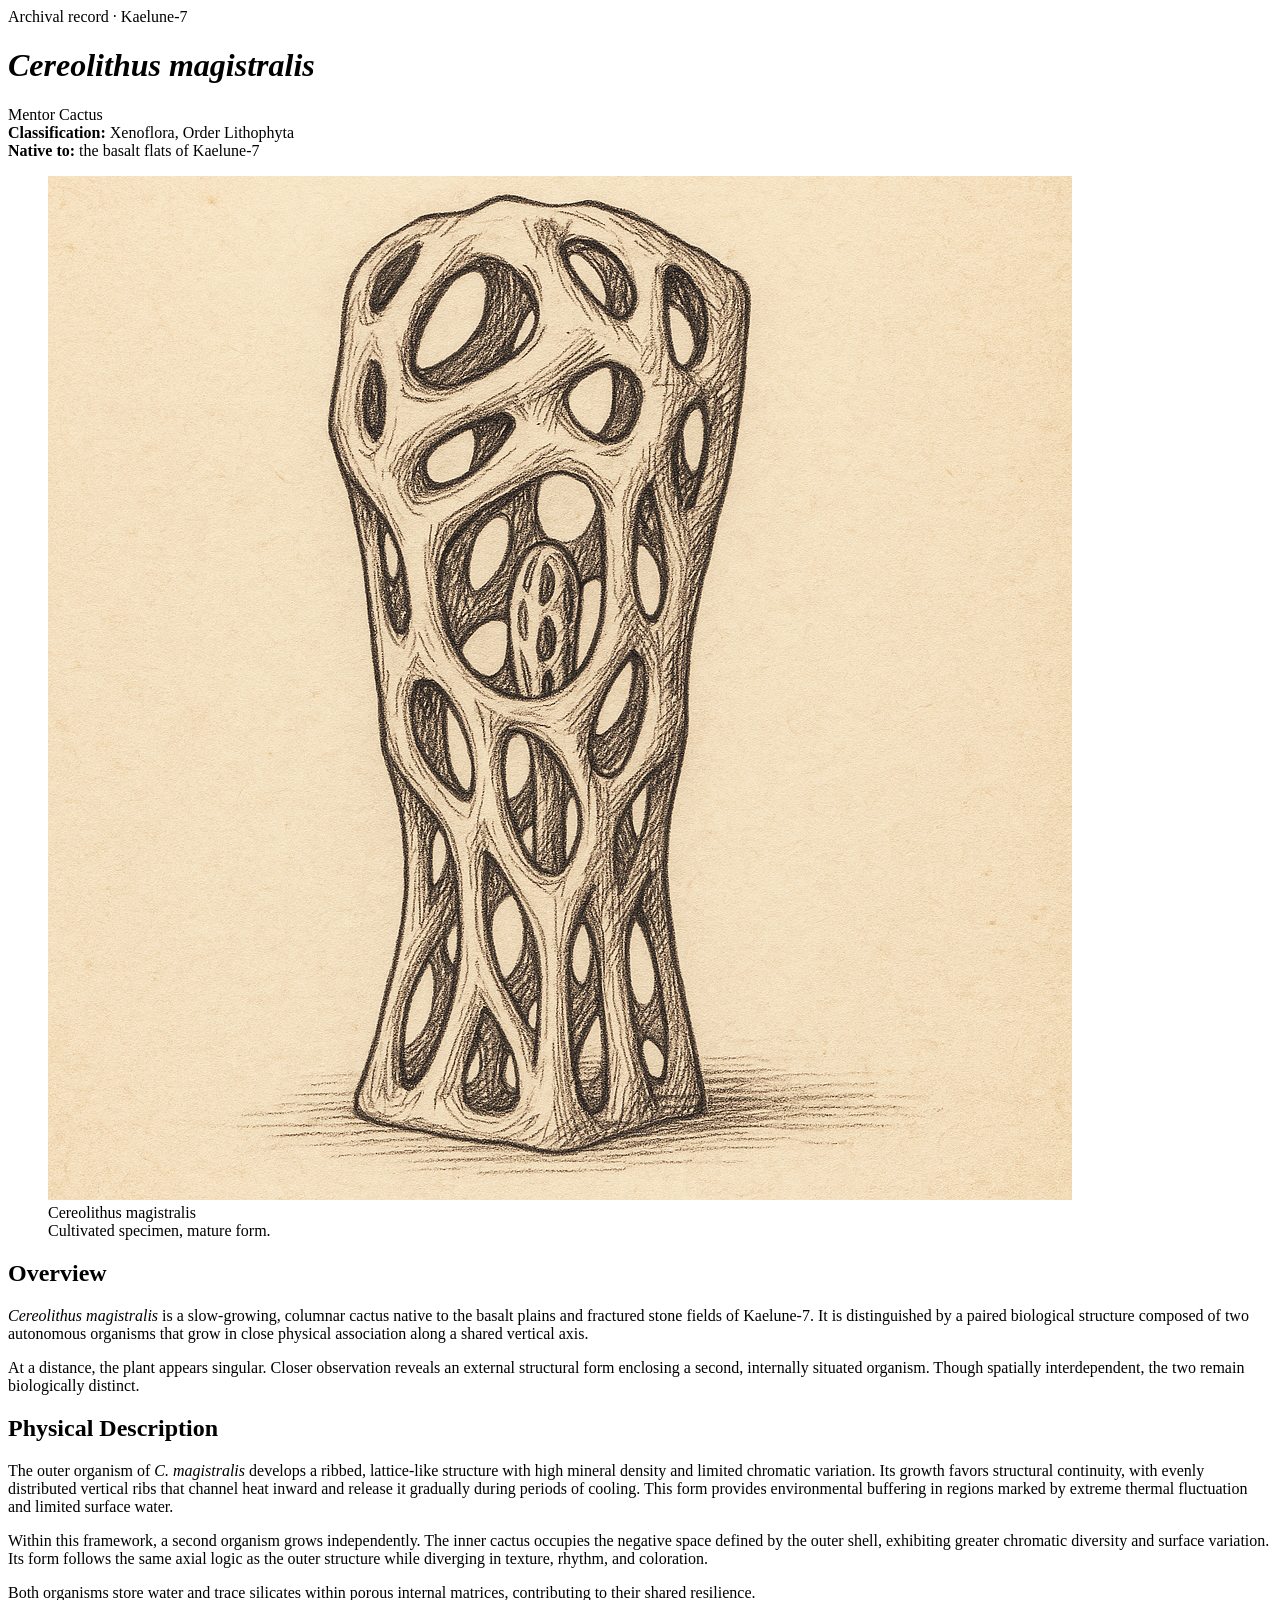
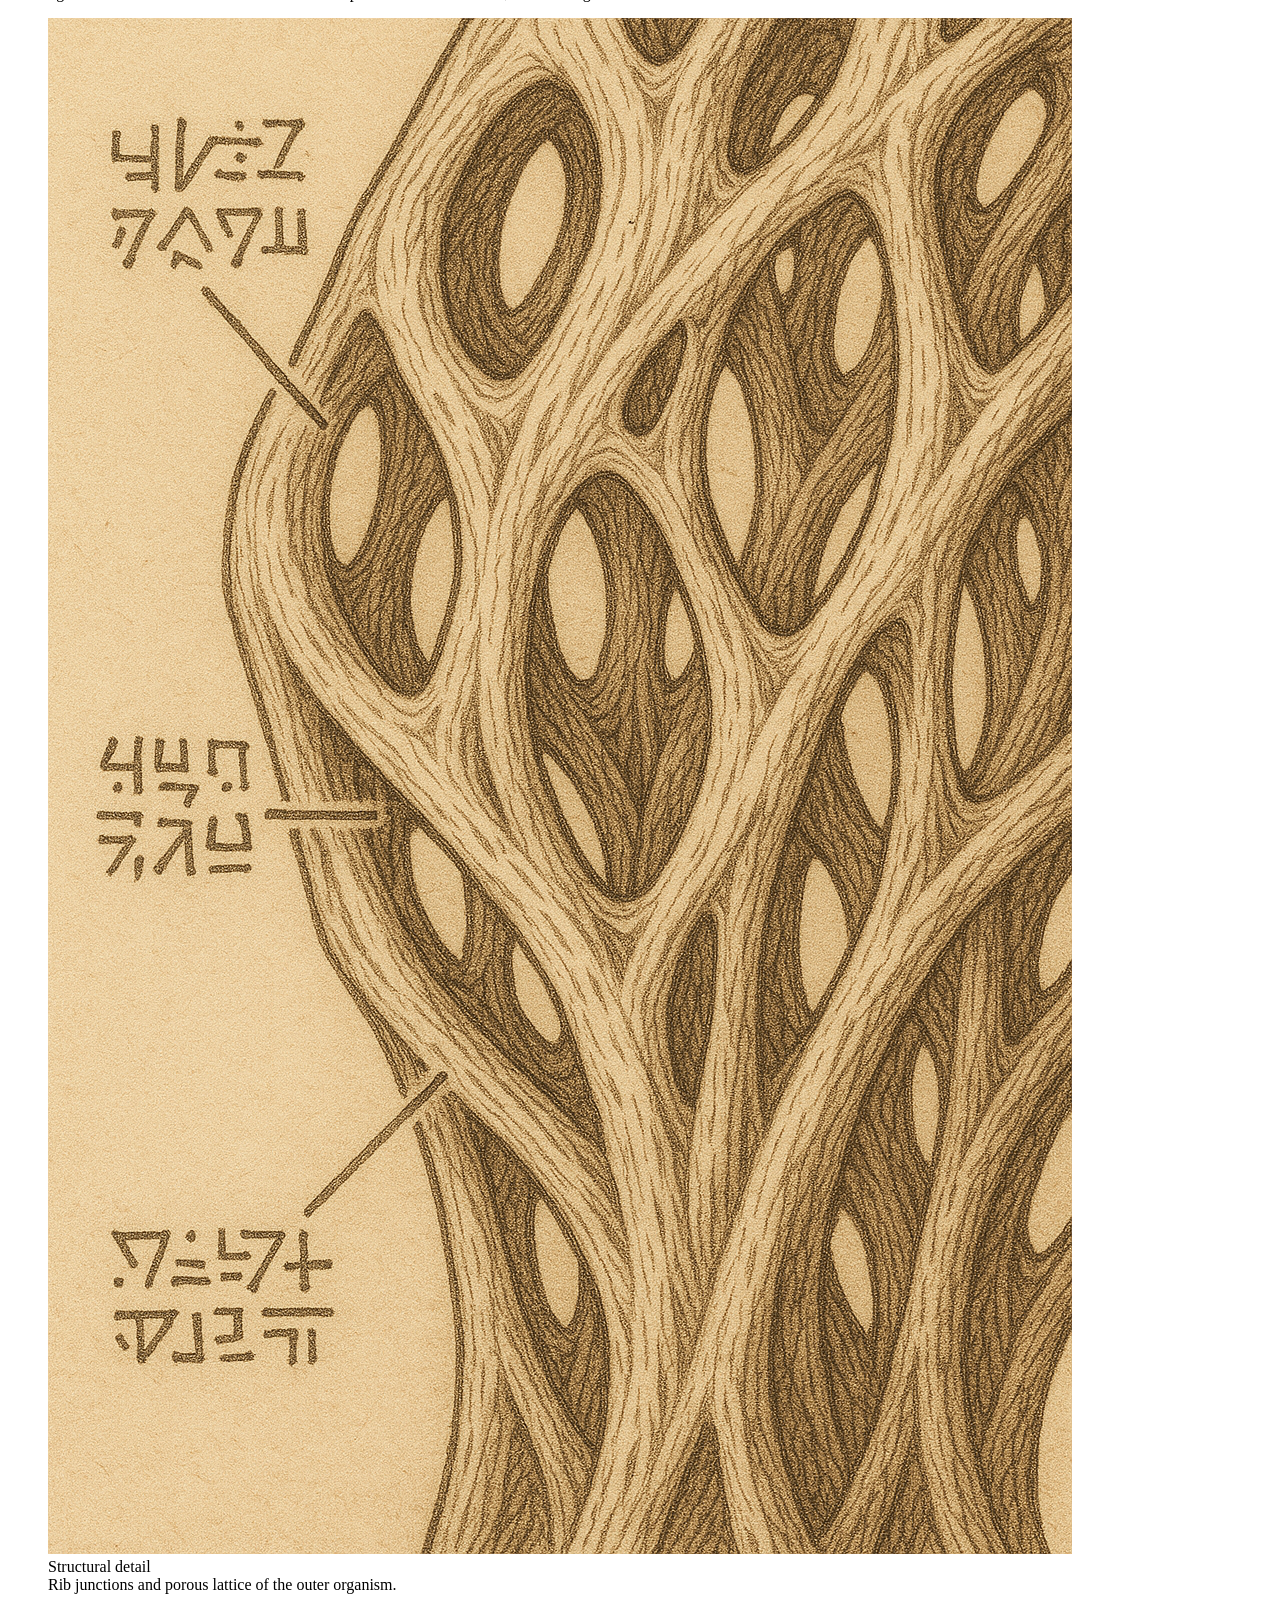
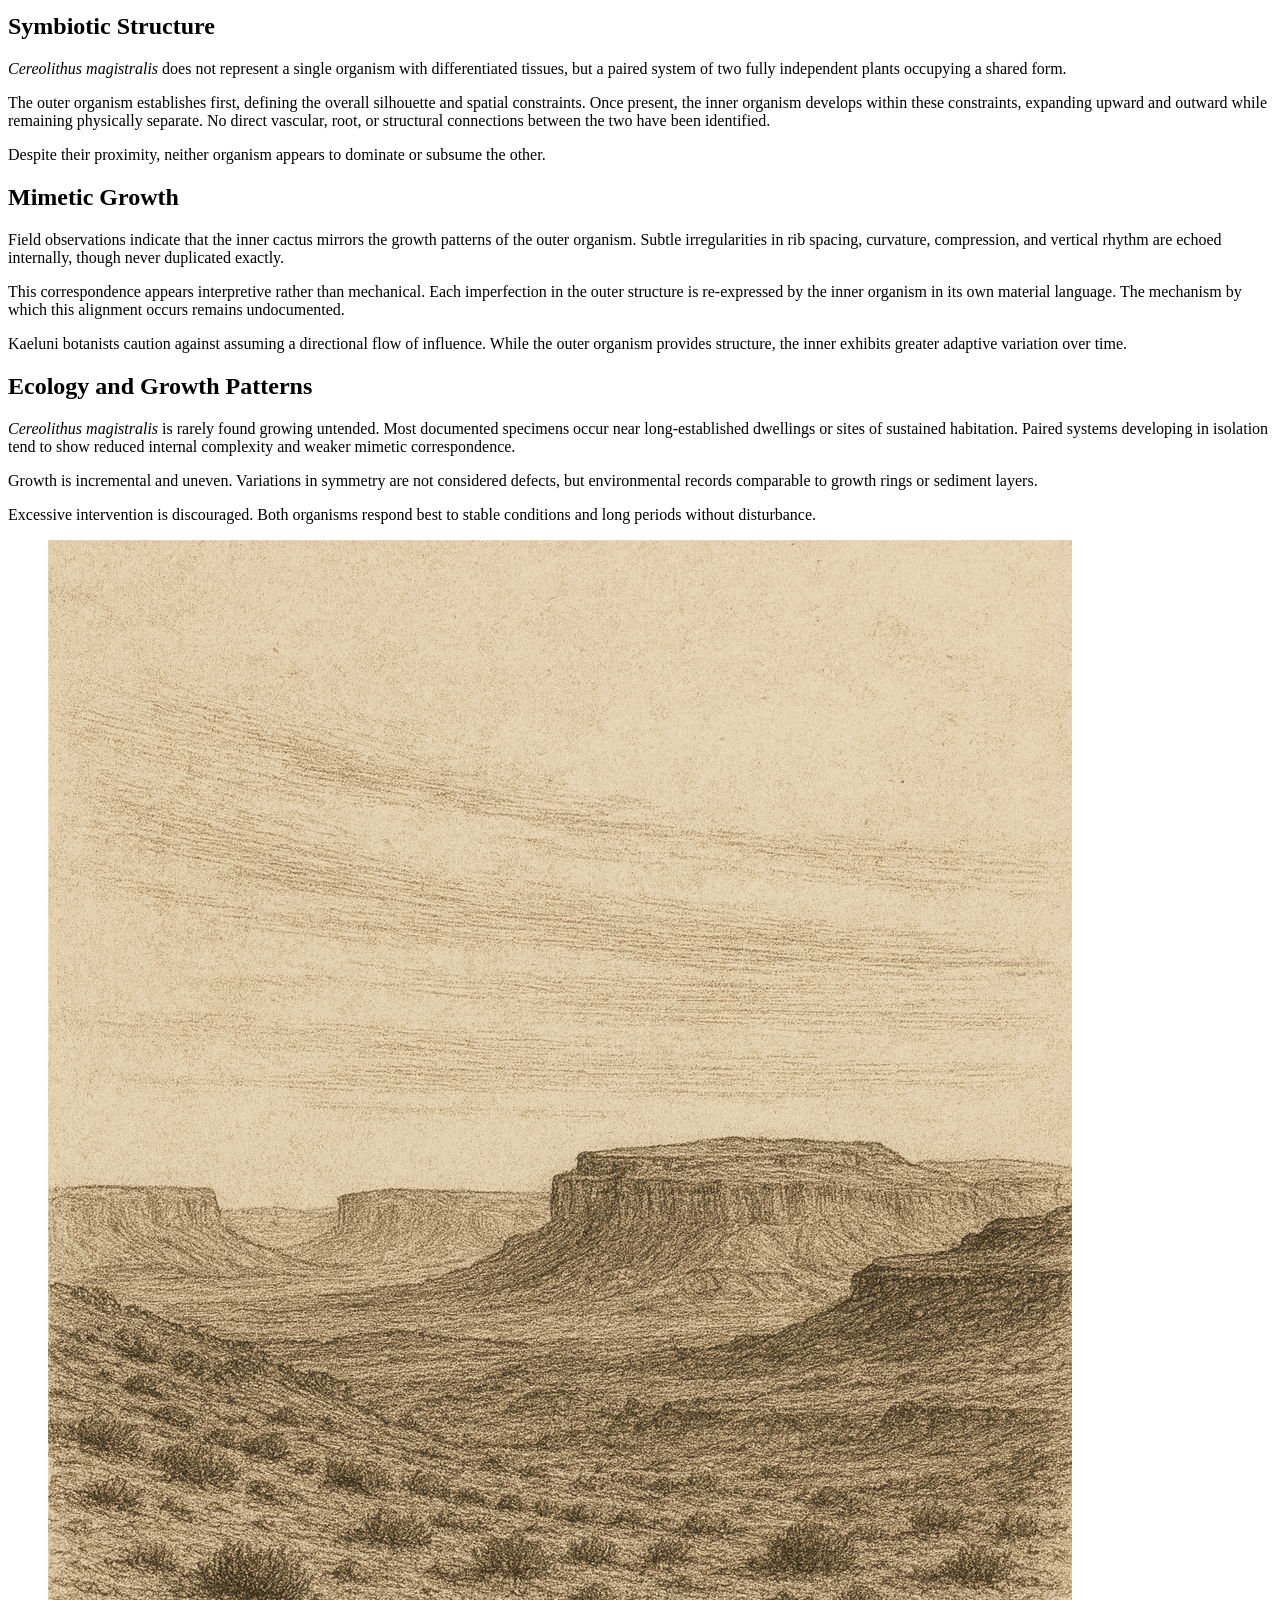
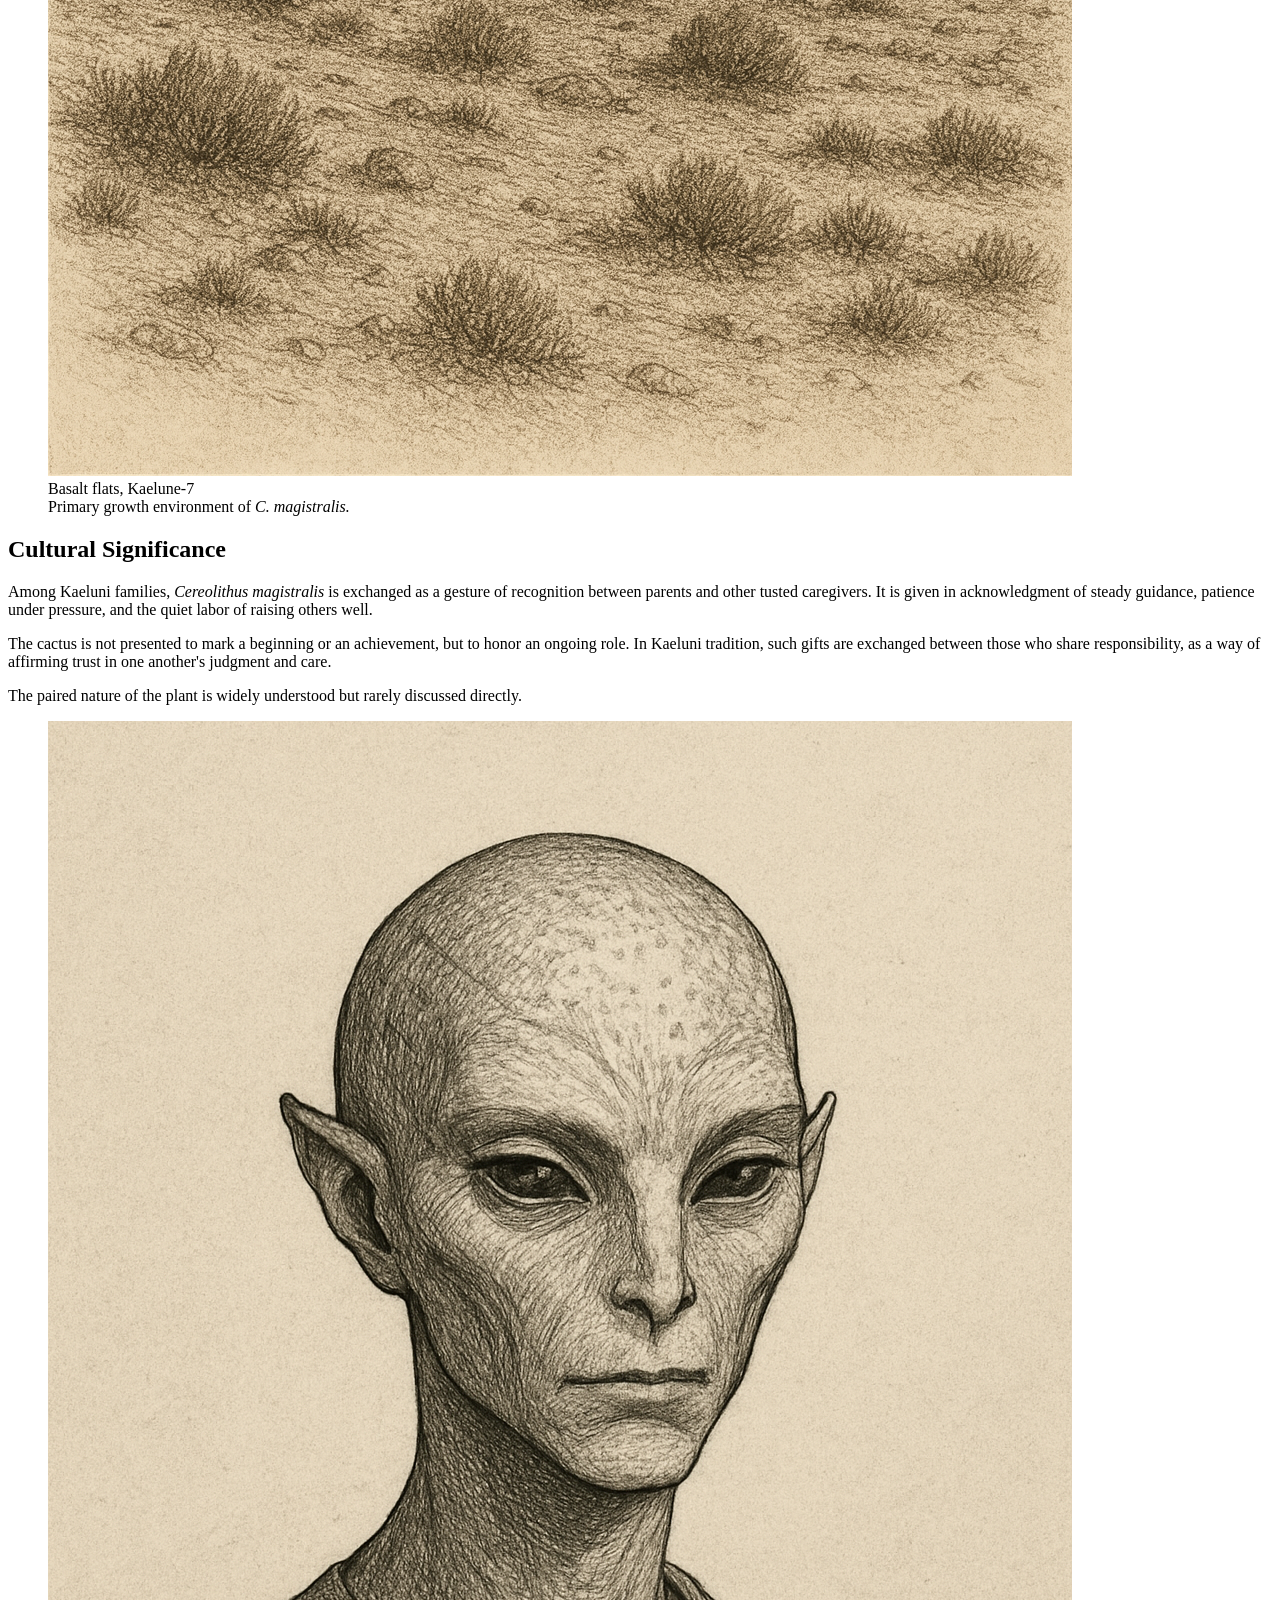
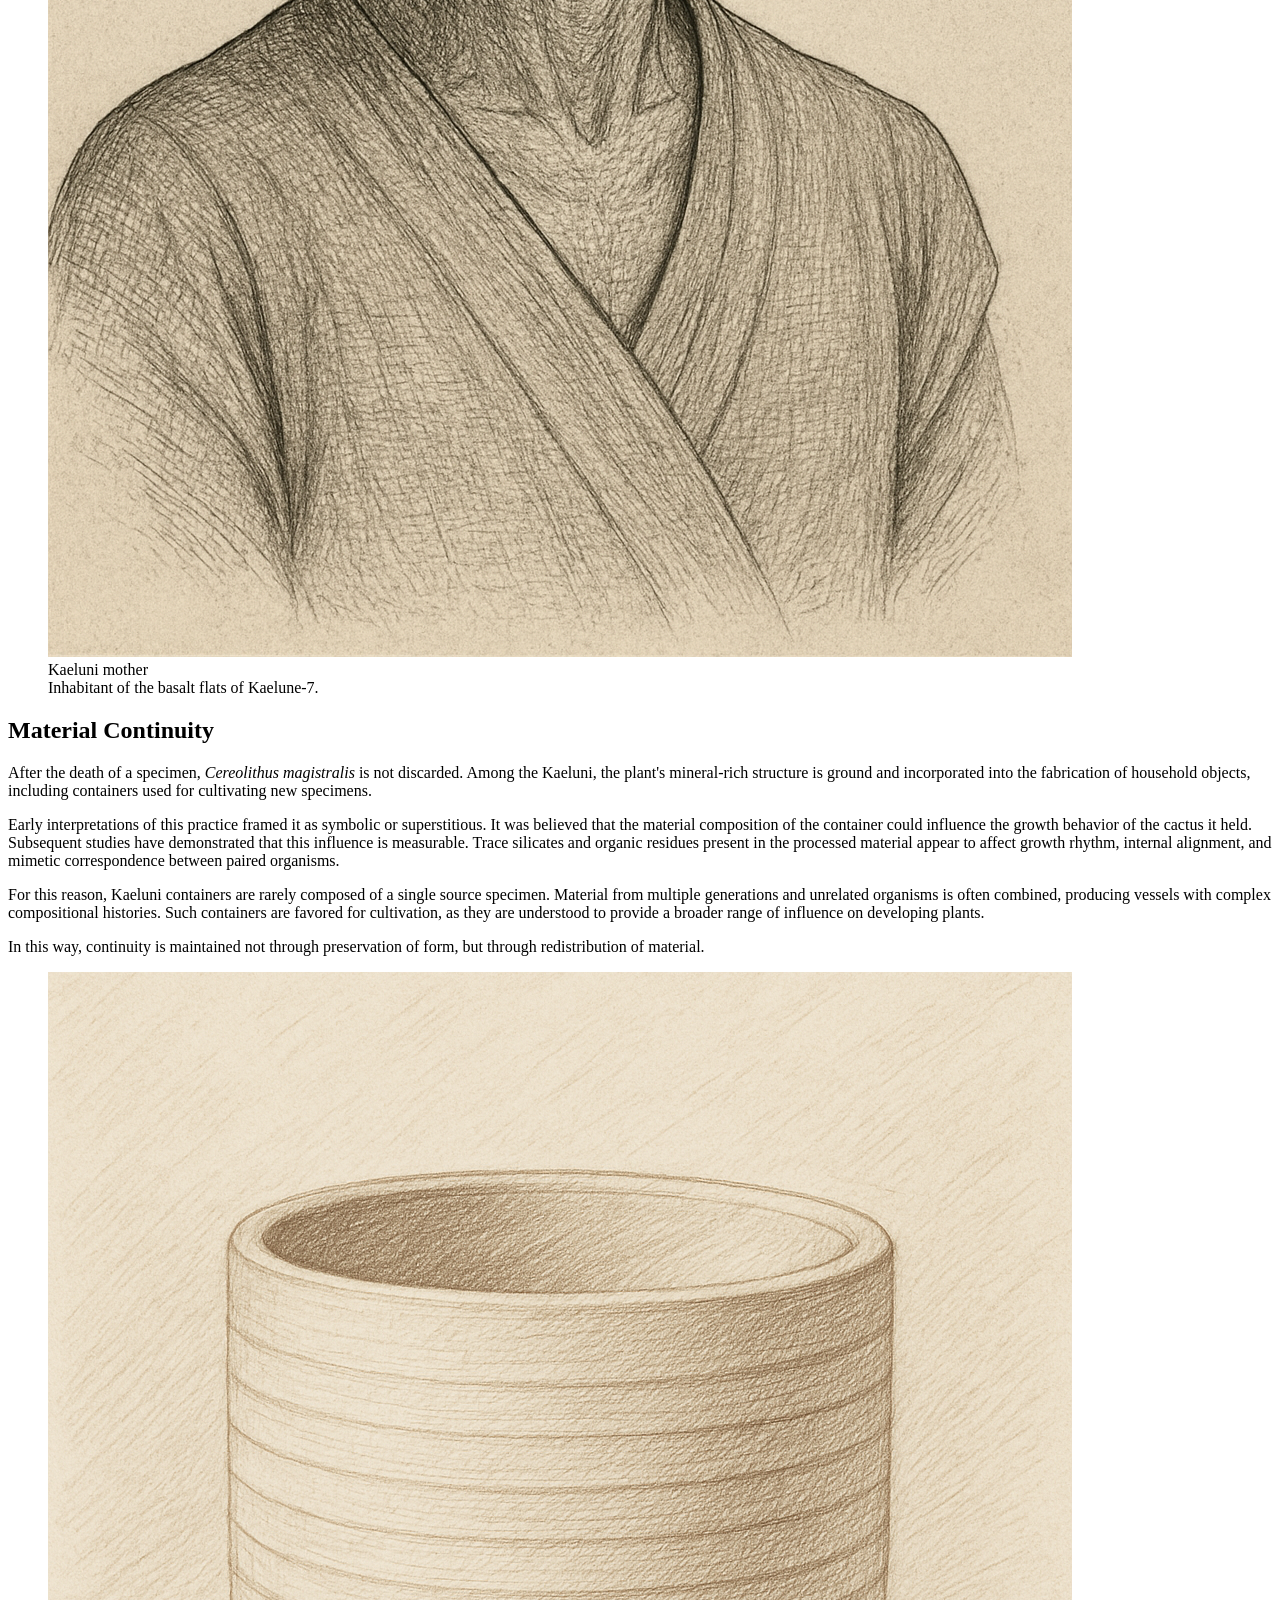
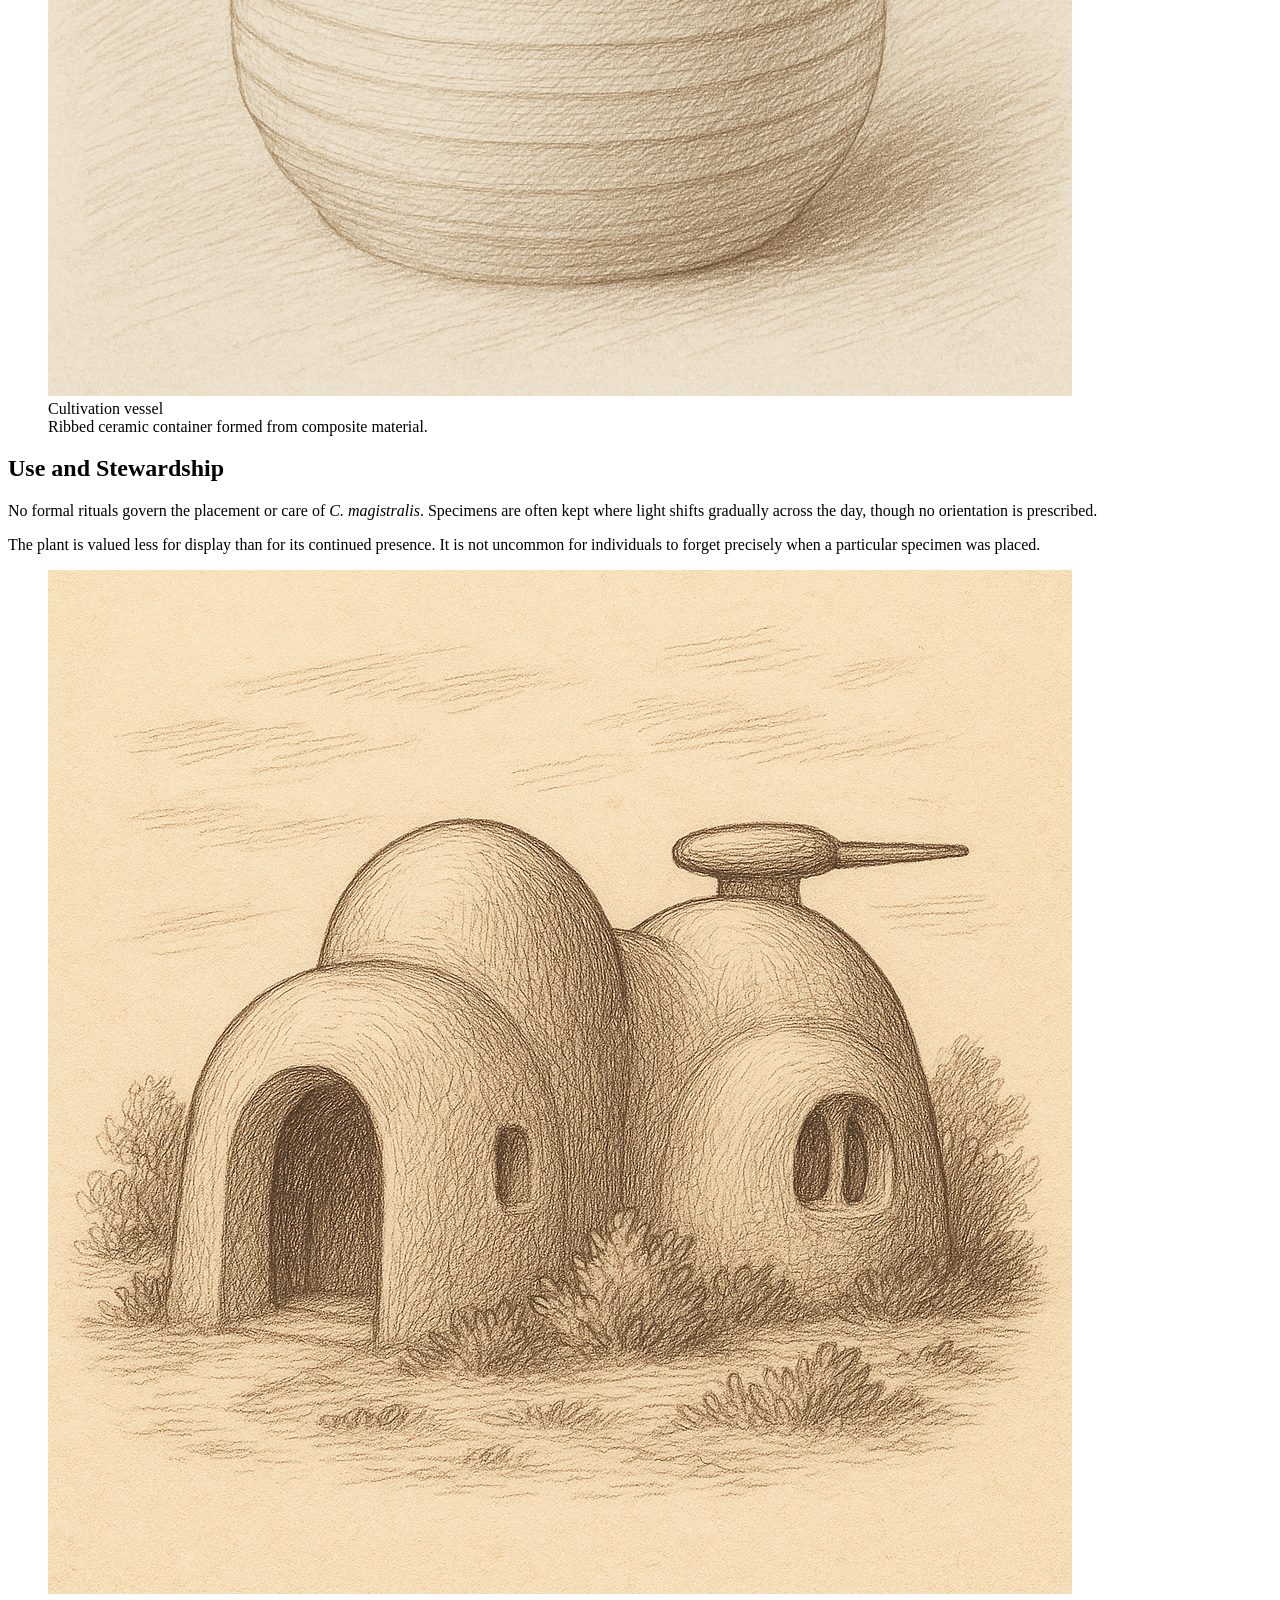
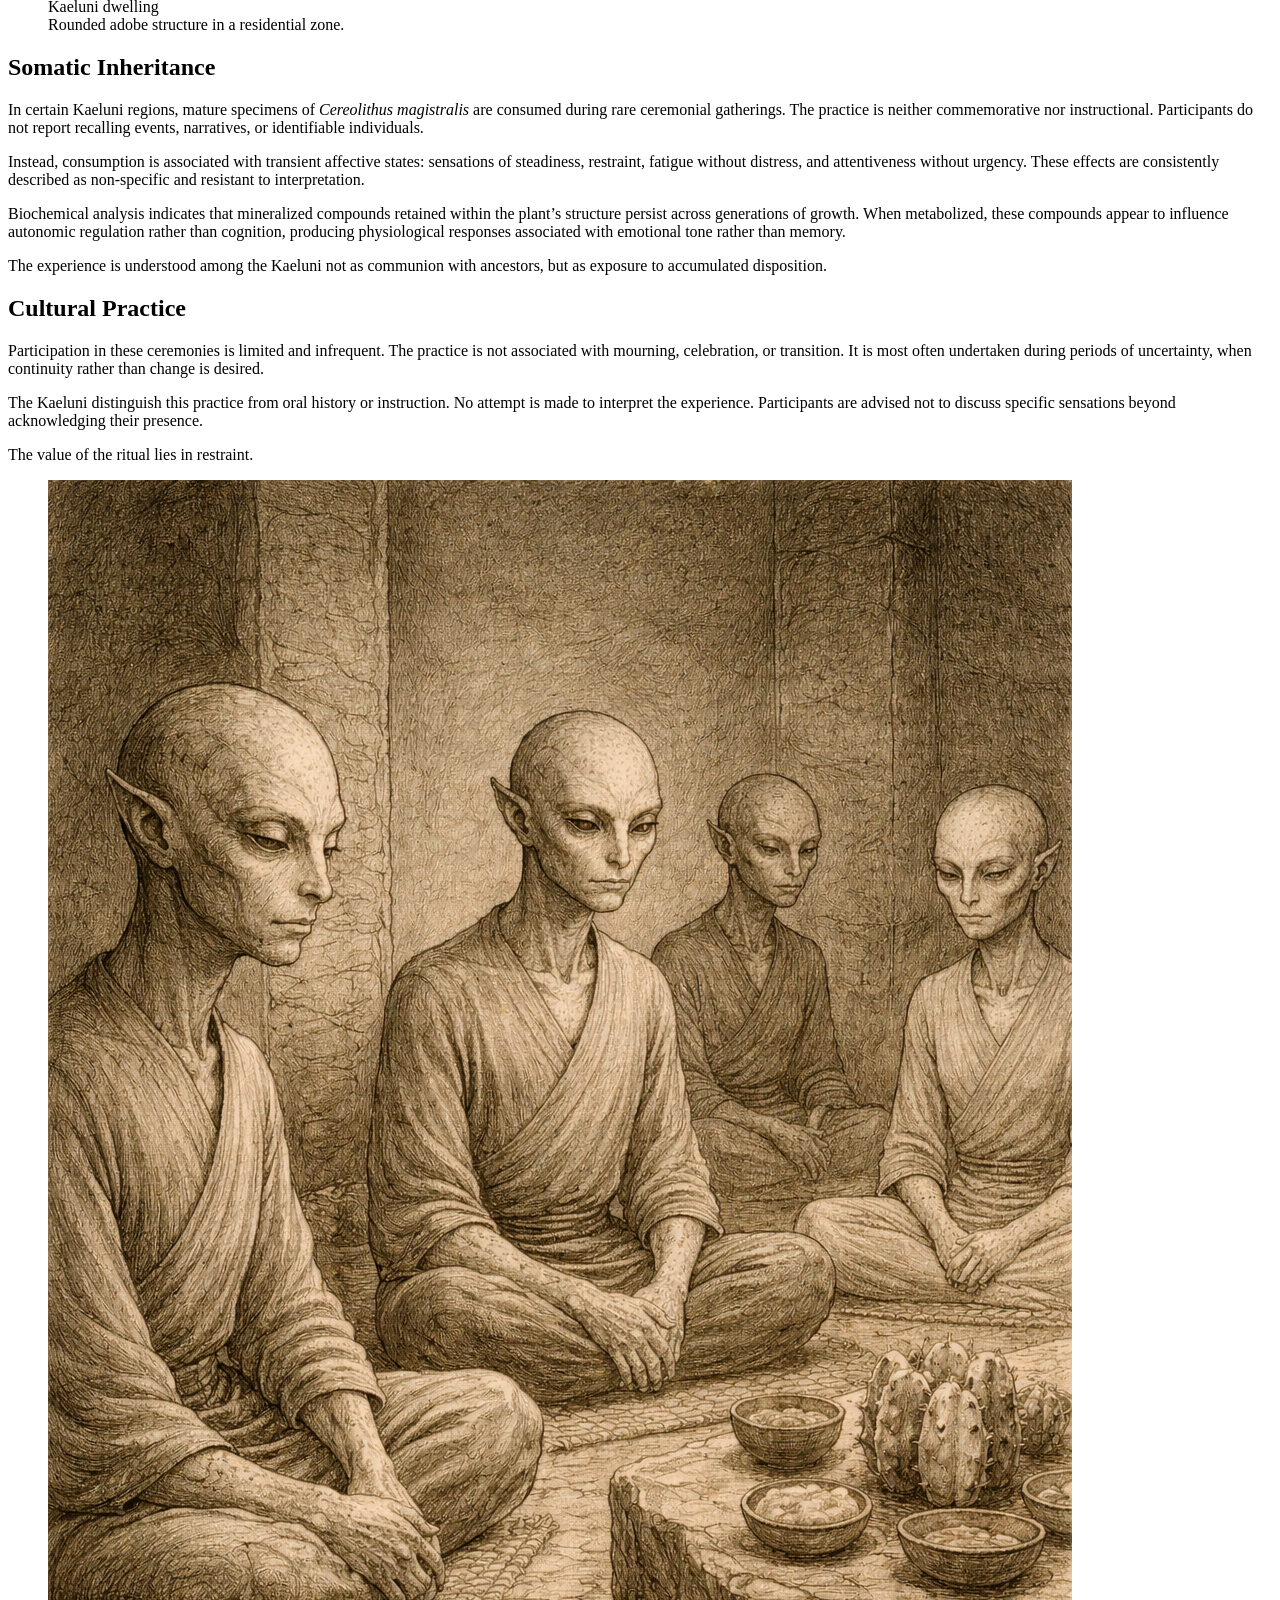
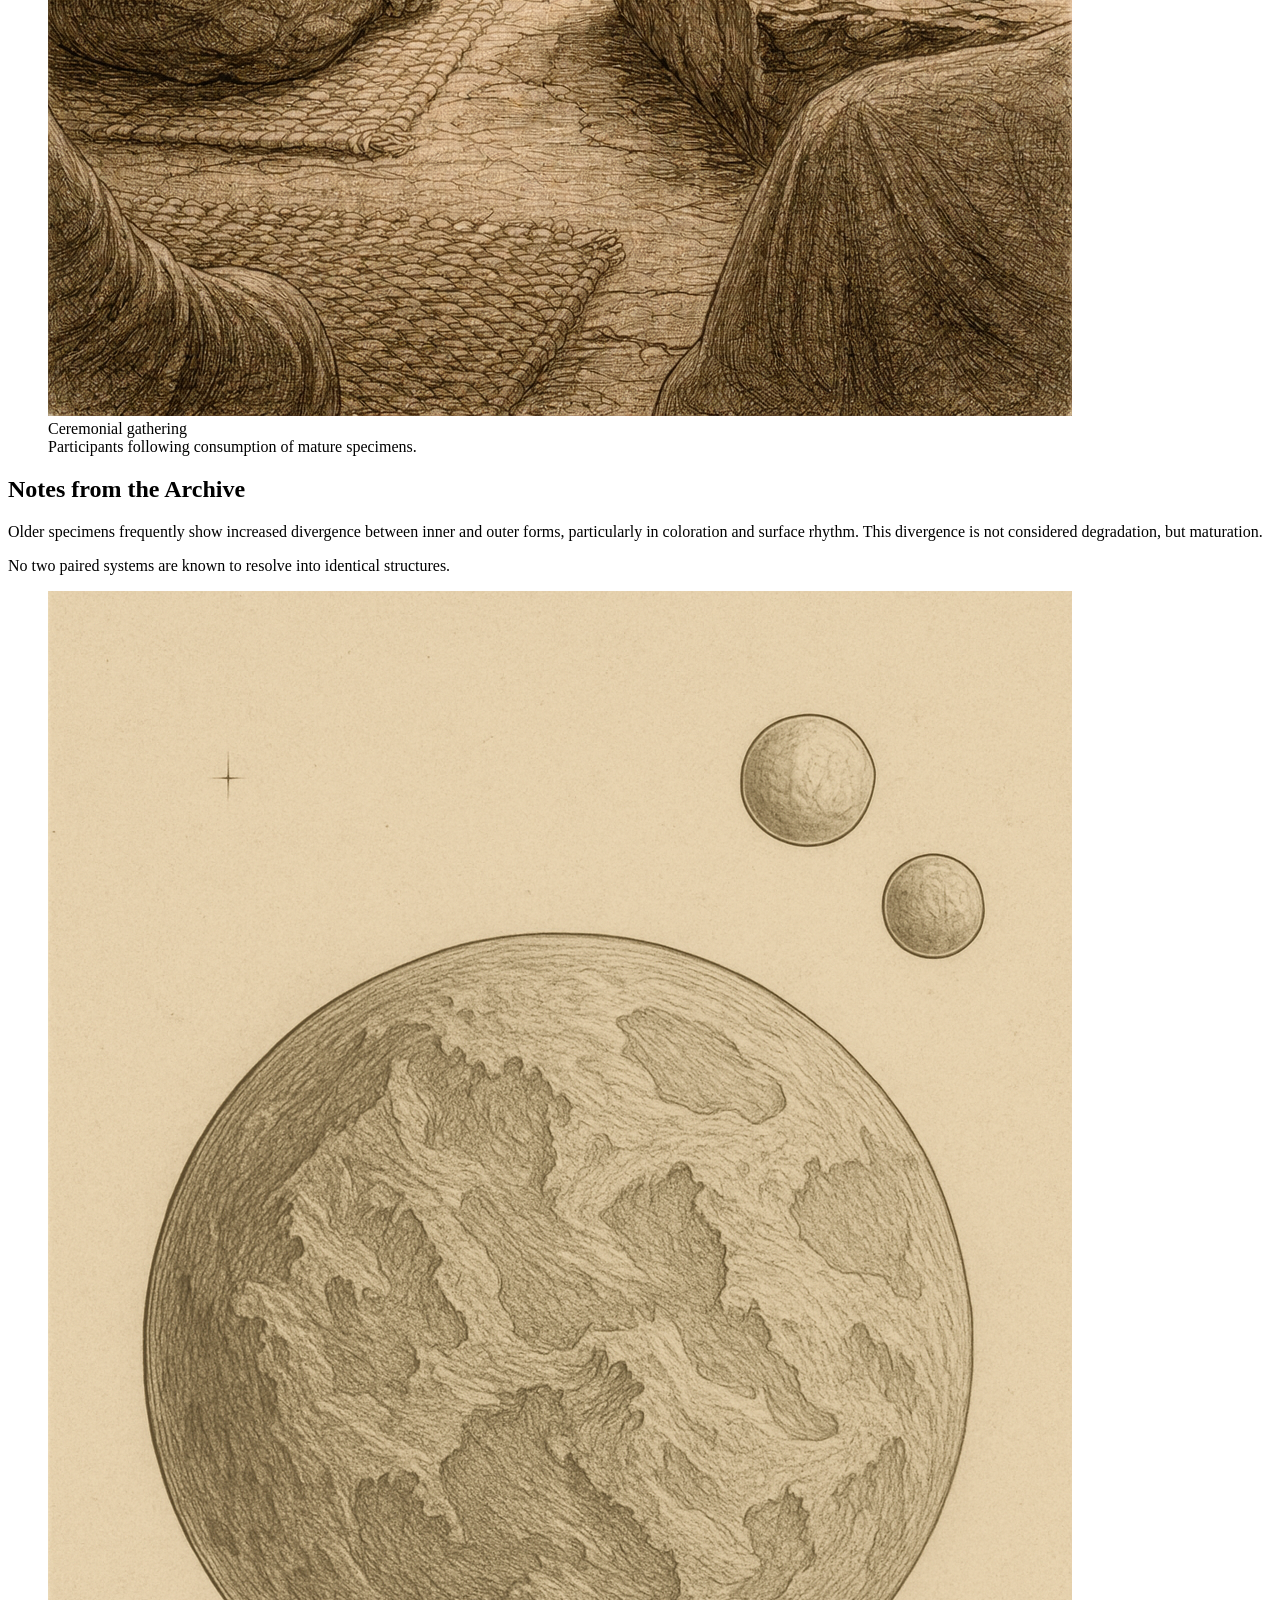
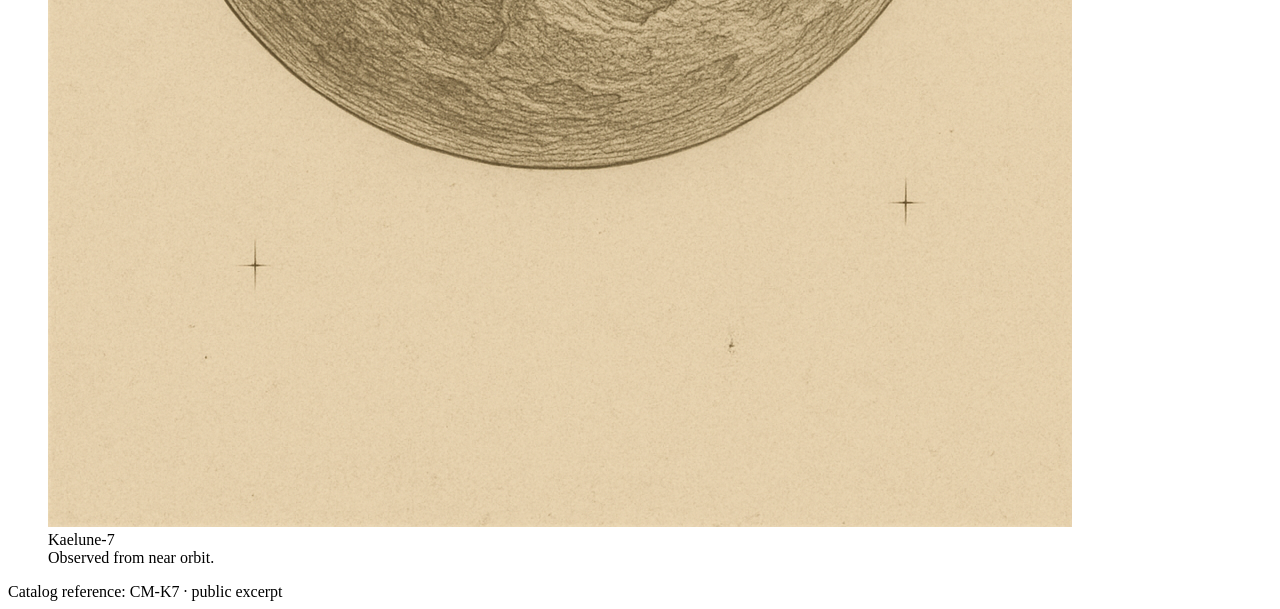
==== CACTUS/index.html @ ab429c5c "chore: rename" ====
<!DOCTYPE html>
<html lang="en">
  <head>
    <meta charset="UTF-8" />
    <meta name="viewport" content="width=device-width, initial-scale=1" />
    <title>Cereolithus magistralis · Mentor Cactus</title>

    <link rel="preconnect" href="https://fonts.googleapis.com" />
    <link rel="preconnect" href="https://fonts.gstatic.com" crossorigin />
    <link
      href="https://fonts.googleapis.com/css2?family=Bitter:ital,wght@0,300..900;1,300..900&display=swap"
      rel="stylesheet"
    />

    <link rel="stylesheet" href="../assets/style.css" />
  </head>

  <body>
    <main class="wrap">
      <header>
        <div class="kicker">Archival record · Kaelune-7</div>
        <h1><em>Cereolithus magistralis</em></h1>
        <div class="latin">Mentor Cactus</div>

        <div class="meta" role="note" aria-label="Specimen metadata">
          <div class="row">
            <strong>Classification:</strong> Xenoflora, Order Lithophyta
          </div>
          <div class="row">
            <strong>Native to:</strong> the basalt flats of Kaelune-7
          </div>
        </div>
      </header>

      <figure>
        <img src="cactus.png" class="media" />
        <figcaption>
          <span class="cap-title">Cereolithus magistralis</span><br />
          Cultivated specimen, mature form.
        </figcaption>
      </figure>

      <section class="section" id="overview">
        <h2>Overview</h2>
        <p>
          <em>Cereolithus magistralis</em> is a slow-growing, columnar cactus
          native to the basalt plains and fractured stone fields of Kaelune-7.
          It is distinguished by a paired biological structure composed of two
          autonomous organisms that grow in close physical association along a
          shared vertical axis.
        </p>
        <p>
          At a distance, the plant appears singular. Closer observation reveals
          an external structural form enclosing a second, internally situated
          organism. Though spatially interdependent, the two remain biologically
          distinct.
        </p>
      </section>

      <section class="section" id="description">
        <h2>Physical Description</h2>
        <p>
          The outer organism of <em>C. magistralis</em> develops a ribbed,
          lattice-like structure with high mineral density and limited chromatic
          variation. Its growth favors structural continuity, with evenly
          distributed vertical ribs that channel heat inward and release it
          gradually during periods of cooling. This form provides environmental
          buffering in regions marked by extreme thermal fluctuation and limited
          surface water.
        </p>
        <p>
          Within this framework, a second organism grows independently. The
          inner cactus occupies the negative space defined by the outer shell,
          exhibiting greater chromatic diversity and surface variation. Its form
          follows the same axial logic as the outer structure while diverging in
          texture, rhythm, and coloration.
        </p>
        <p>
          Both organisms store water and trace silicates within porous internal
          matrices, contributing to their shared resilience.
        </p>
        <figure>
          <img src="closeup-cactus.png" class="media" />
          <figcaption>
            <span class="cap-title">Structural detail</span><br />
            Rib junctions and porous lattice of the outer organism.
          </figcaption>
        </figure>
      </section>

      <section class="section" id="symbiotic">
        <h2>Symbiotic Structure</h2>
        <p>
          <em>Cereolithus magistralis</em> does not represent a single organism
          with differentiated tissues, but a paired system of two fully
          independent plants occupying a shared form.
        </p>
        <p>
          The outer organism establishes first, defining the overall silhouette
          and spatial constraints. Once present, the inner organism develops
          within these constraints, expanding upward and outward while remaining
          physically separate. No direct vascular, root, or structural
          connections between the two have been identified.
        </p>
        <p>
          Despite their proximity, neither organism appears to dominate or
          subsume the other.
        </p>
      </section>

      <section class="section" id="mimetic">
        <h2>Mimetic Growth</h2>
        <p>
          Field observations indicate that the inner cactus mirrors the growth
          patterns of the outer organism. Subtle irregularities in rib spacing,
          curvature, compression, and vertical rhythm are echoed internally,
          though never duplicated exactly.
        </p>
        <p>
          This correspondence appears interpretive rather than mechanical. Each
          imperfection in the outer structure is re-expressed by the inner
          organism in its own material language. The mechanism by which this
          alignment occurs remains undocumented.
        </p>
        <p>
          Kaeluni botanists caution against assuming a directional flow of
          influence. While the outer organism provides structure, the inner
          exhibits greater adaptive variation over time.
        </p>
      </section>

      <section class="section" id="ecology">
        <h2>Ecology and Growth Patterns</h2>
        <p>
          <em>Cereolithus magistralis</em> is rarely found growing untended.
          Most documented specimens occur near long-established dwellings or
          sites of sustained habitation. Paired systems developing in isolation
          tend to show reduced internal complexity and weaker mimetic
          correspondence.
        </p>
        <p>
          Growth is incremental and uneven. Variations in symmetry are not
          considered defects, but environmental records comparable to growth
          rings or sediment layers.
        </p>
        <p>
          Excessive intervention is discouraged. Both organisms respond best to
          stable conditions and long periods without disturbance.
        </p>
        <figure>
          <img src="landscape.png" class="media" />
          <figcaption>
            <span class="cap-title">Basalt flats, Kaelune-7</span><br />
            Primary growth environment of <em>C. magistralis.</em>
          </figcaption>
        </figure>
      </section>

      <section class="section" id="culture">
        <h2>Cultural Significance</h2>
        <p>
          Among Kaeluni families, <em>Cereolithus magistralis</em> is exchanged
          as a gesture of recognition between parents and other tusted
          caregivers. It is given in acknowledgment of steady guidance, patience
          under pressure, and the quiet labor of raising others well.
        </p>
        <p>
          The cactus is not presented to mark a beginning or an achievement, but
          to honor an ongoing role. In Kaeluni tradition, such gifts are
          exchanged between those who share responsibility, as a way of
          affirming trust in one another's judgment and care.
        </p>
        <p>
          The paired nature of the plant is widely understood but rarely
          discussed directly.
        </p>
        <figure>
          <img src="creature.png" class="media" />
          <figcaption>
            <span class="cap-title">Kaeluni mother</span><br />
            Inhabitant of the basalt flats of Kaelune-7.
          </figcaption>
        </figure>
      </section>

      <section class="section" id="continuity">
        <h2>Material Continuity</h2>
        <p>
          After the death of a specimen, <em>Cereolithus magistralis</em> is not
          discarded. Among the Kaeluni, the plant's mineral-rich structure is
          ground and incorporated into the fabrication of household objects,
          including containers used for cultivating new specimens.
        </p>
        <p>
          Early interpretations of this practice framed it as symbolic or
          superstitious. It was believed that the material composition of the
          container could influence the growth behavior of the cactus it held.
          Subsequent studies have demonstrated that this influence is
          measurable. Trace silicates and organic residues present in the
          processed material appear to affect growth rhythm, internal alignment,
          and mimetic correspondence between paired organisms.
        </p>
        <p>
          For this reason, Kaeluni containers are rarely composed of a single
          source specimen. Material from multiple generations and unrelated
          organisms is often combined, producing vessels with complex
          compositional histories. Such containers are favored for cultivation,
          as they are understood to provide a broader range of influence on
          developing plants.
        </p>
        <p>
          In this way, continuity is maintained not through preservation of
          form, but through redistribution of material.
        </p>
        <figure>
          <img src="vase.png" class="media" />
          <figcaption>
            <span class="cap-title">Cultivation vessel</span><br />
            Ribbed ceramic container formed from composite material.
          </figcaption>
        </figure>
      </section>

      <section class="section" id="stewardship">
        <h2>Use and Stewardship</h2>
        <p>
          No formal rituals govern the placement or care of
          <em>C. magistralis</em>. Specimens are often kept where light shifts
          gradually across the day, though no orientation is prescribed.
        </p>
        <p>
          The plant is valued less for display than for its continued presence.
          It is not uncommon for individuals to forget precisely when a
          particular specimen was placed.
        </p>
        <figure>
          <img src="dwelling.png" class="media" />
          <figcaption>
            <span class="cap-title">Kaeluni dwelling</span><br />
            Rounded adobe structure in a residential zone.
          </figcaption>
        </figure>
      </section>

      <section class="section" id="inheritance">
        <h2>Somatic Inheritance</h2>
        <p>
          In certain Kaeluni regions, mature specimens of
          <em>Cereolithus magistralis</em> are consumed during rare ceremonial
          gatherings. The practice is neither commemorative nor instructional.
          Participants do not report recalling events, narratives, or
          identifiable individuals.
        </p>
        <p>
          Instead, consumption is associated with transient affective states:
          sensations of steadiness, restraint, fatigue without distress, and
          attentiveness without urgency. These effects are consistently
          described as non-specific and resistant to interpretation.
        </p>
        <p>
          Biochemical analysis indicates that mineralized compounds retained
          within the plant’s structure persist across generations of growth.
          When metabolized, these compounds appear to influence autonomic
          regulation rather than cognition, producing physiological responses
          associated with emotional tone rather than memory.
        </p>
        <p>
          The experience is understood among the Kaeluni not as communion with
          ancestors, but as exposure to accumulated disposition.
        </p>
      </section>

      <section class="section" id="practice">
        <h2>Cultural Practice</h2>
        <p>
          Participation in these ceremonies is limited and infrequent. The
          practice is not associated with mourning, celebration, or transition.
          It is most often undertaken during periods of uncertainty, when
          continuity rather than change is desired.
        </p>
        <p>
          The Kaeluni distinguish this practice from oral history or
          instruction. No attempt is made to interpret the experience.
          Participants are advised not to discuss specific sensations beyond
          acknowledging their presence.
        </p>
        <p>The value of the ritual lies in restraint.</p>
        <figure>
          <img src="ceremony.png" class="media" />
          <figcaption>
            <span class="cap-title">Ceremonial gathering</span><br />
            Participants following consumption of mature specimens.
          </figcaption>
        </figure>
      </section>

      <section class="section" id="archive">
        <h2>Notes from the Archive</h2>
        <p>
          Older specimens frequently show increased divergence between inner and
          outer forms, particularly in coloration and surface rhythm. This
          divergence is not considered degradation, but maturation.
        </p>
        <p>
          No two paired systems are known to resolve into identical structures.
        </p>
        <figure>
          <img src="planet.png" class="media" />
          <figcaption>
            <span class="cap-title">Kaelune-7</span><br />
            Observed from near orbit.
          </figcaption>
        </figure>
      </section>

      <footer>
        <div>Catalog reference: CM-K7 · public excerpt</div>
      </footer>
    </main>
  </body>
</html>
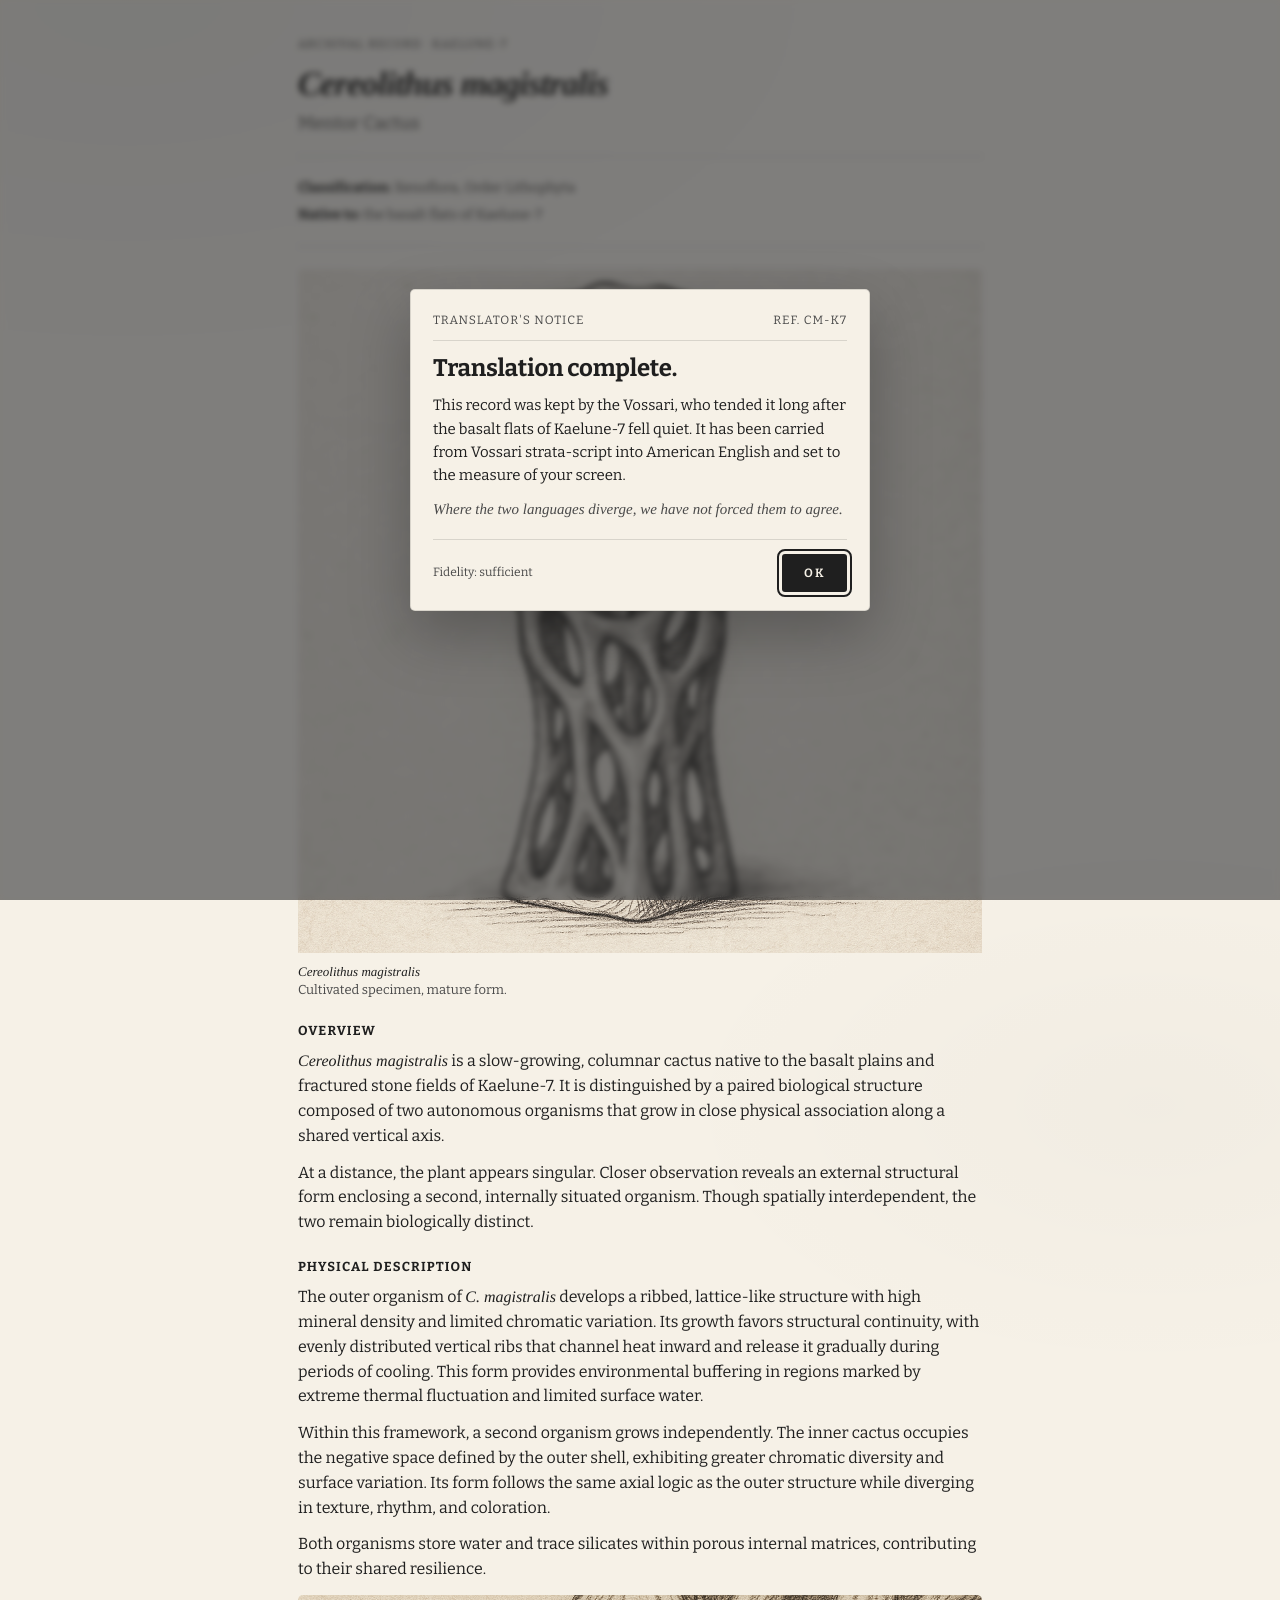
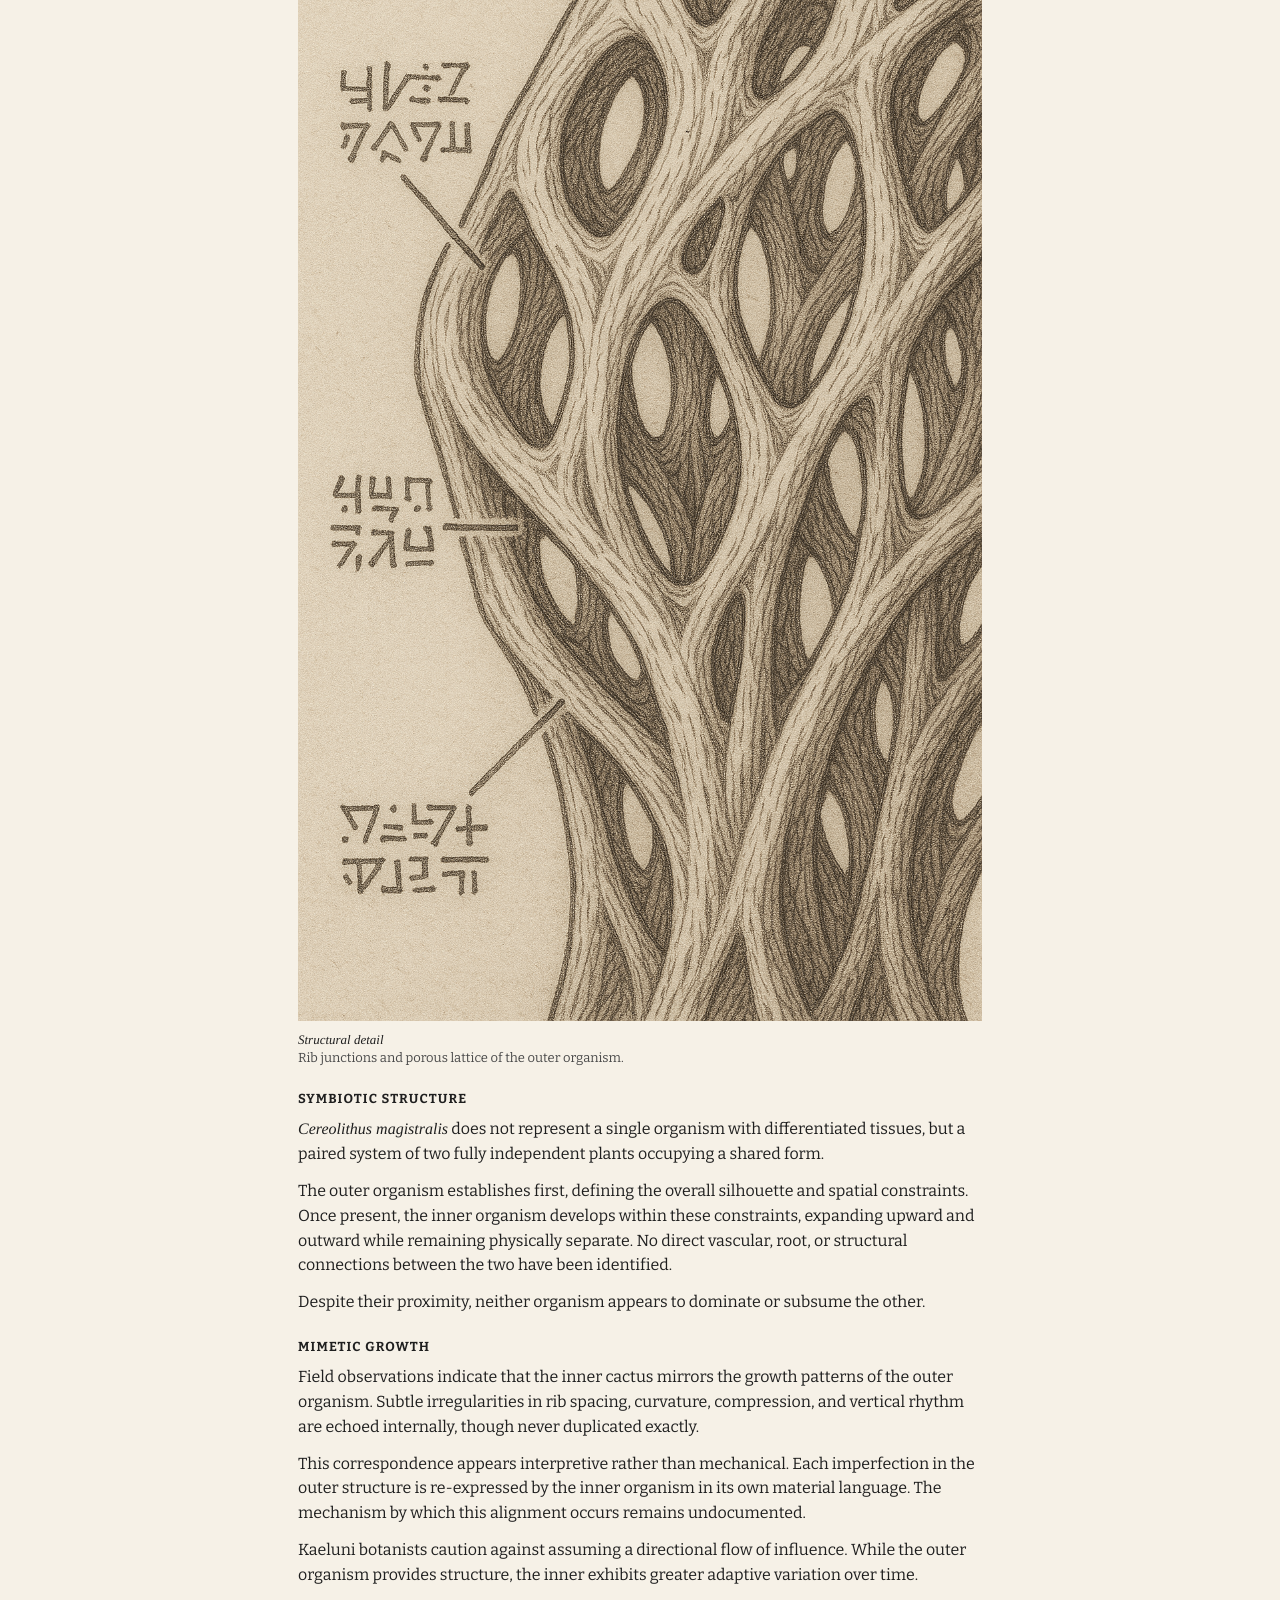
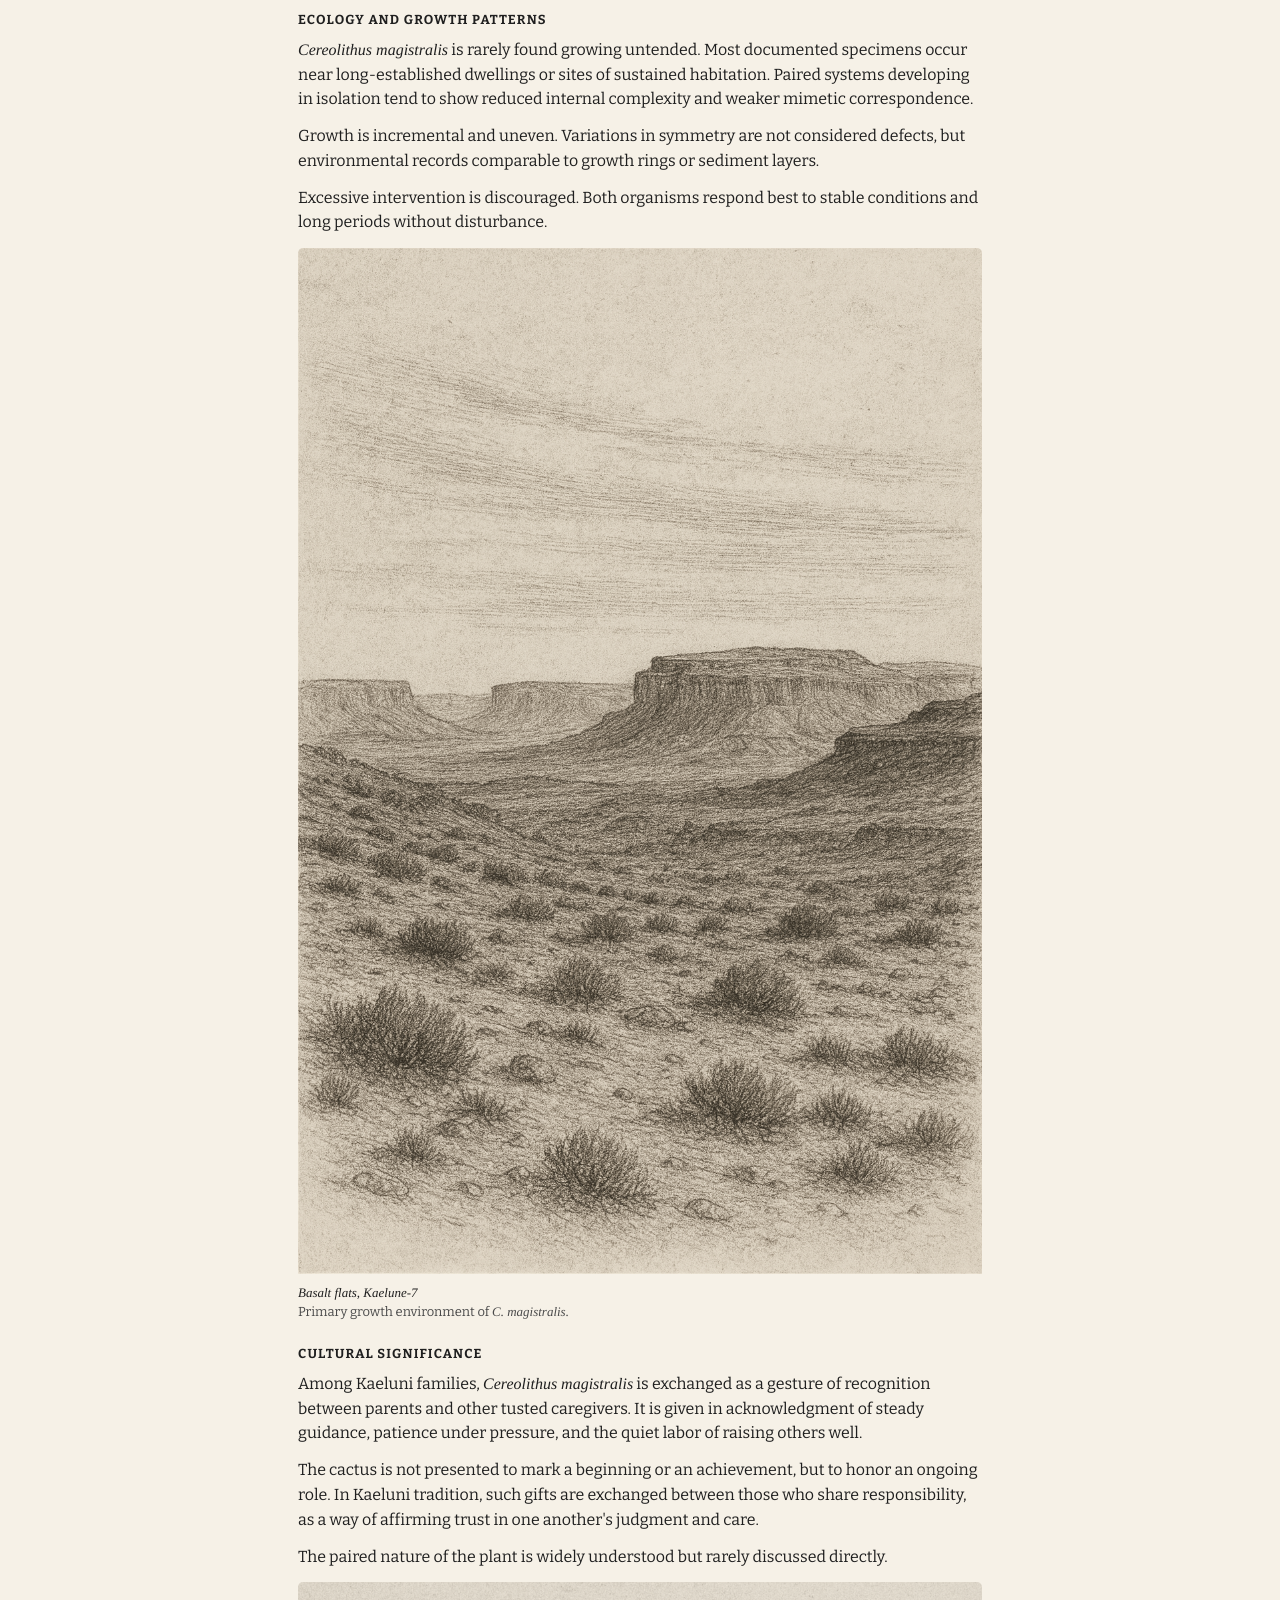
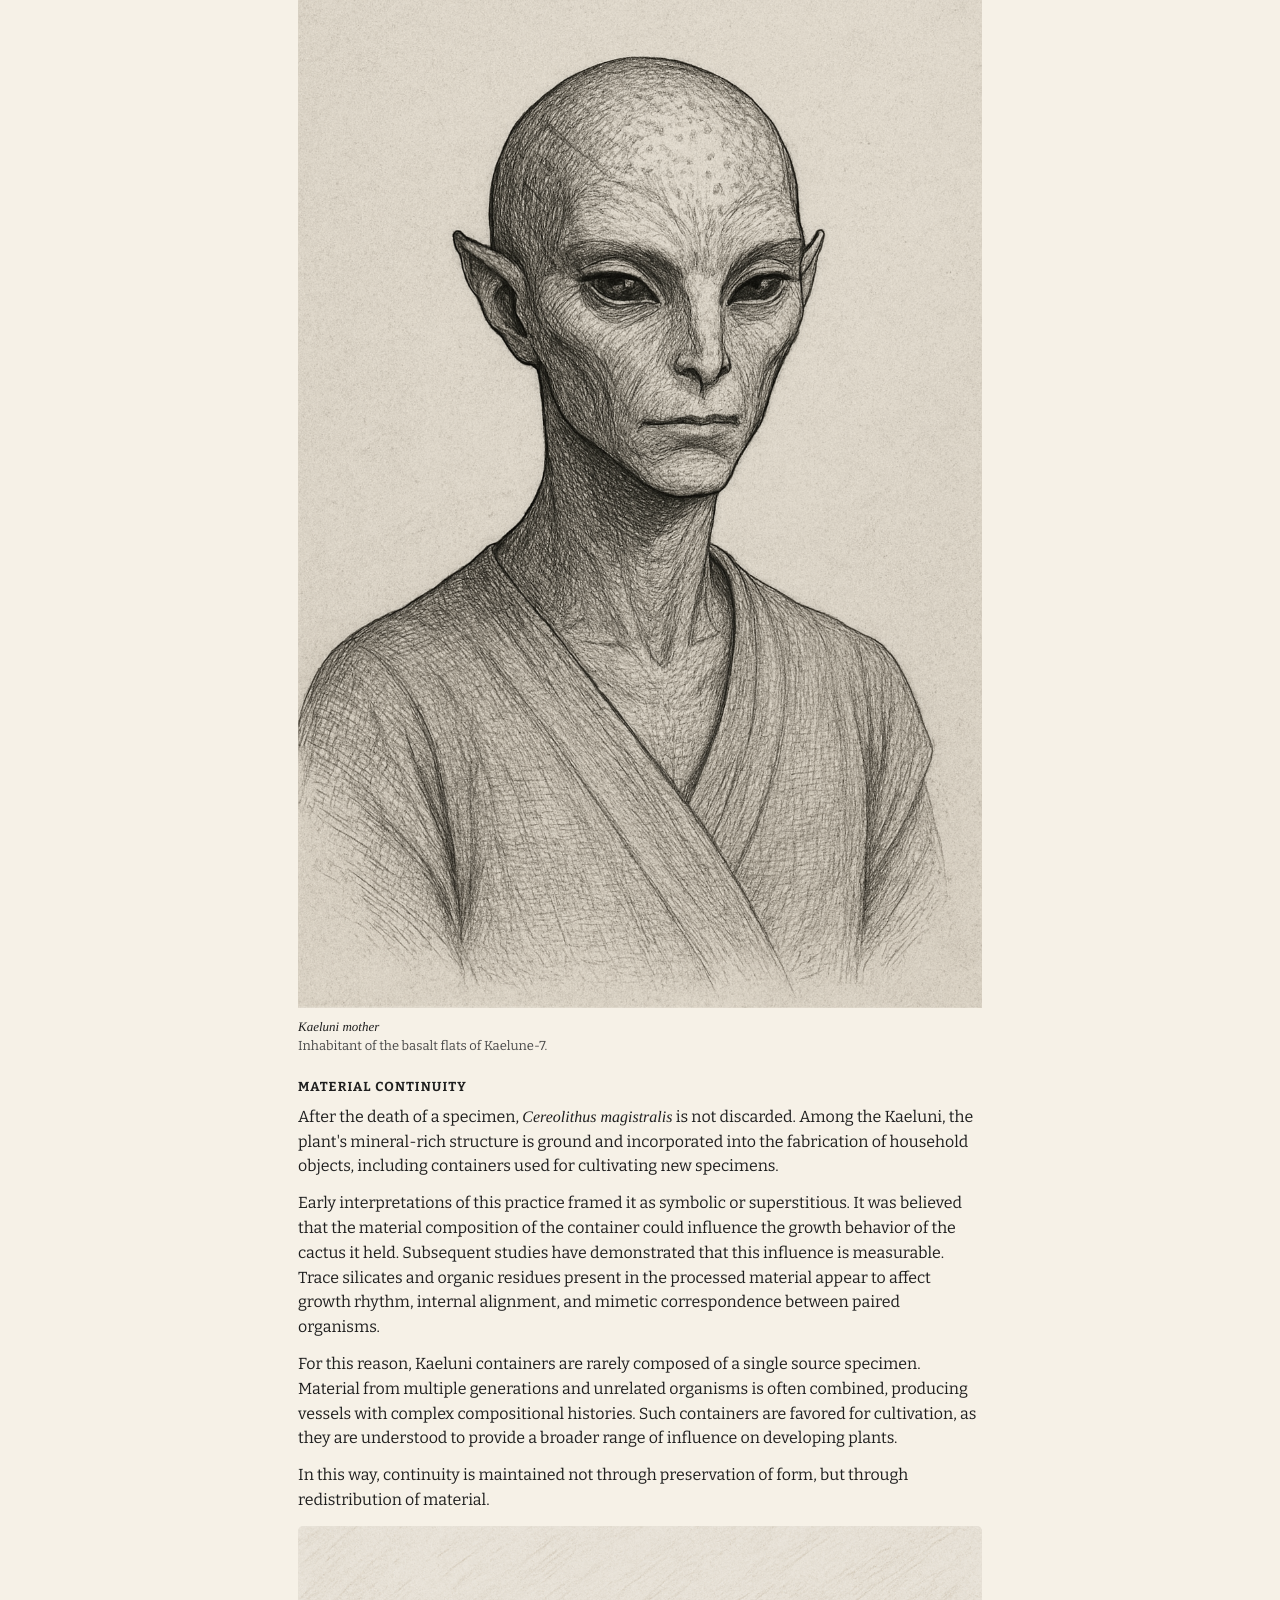
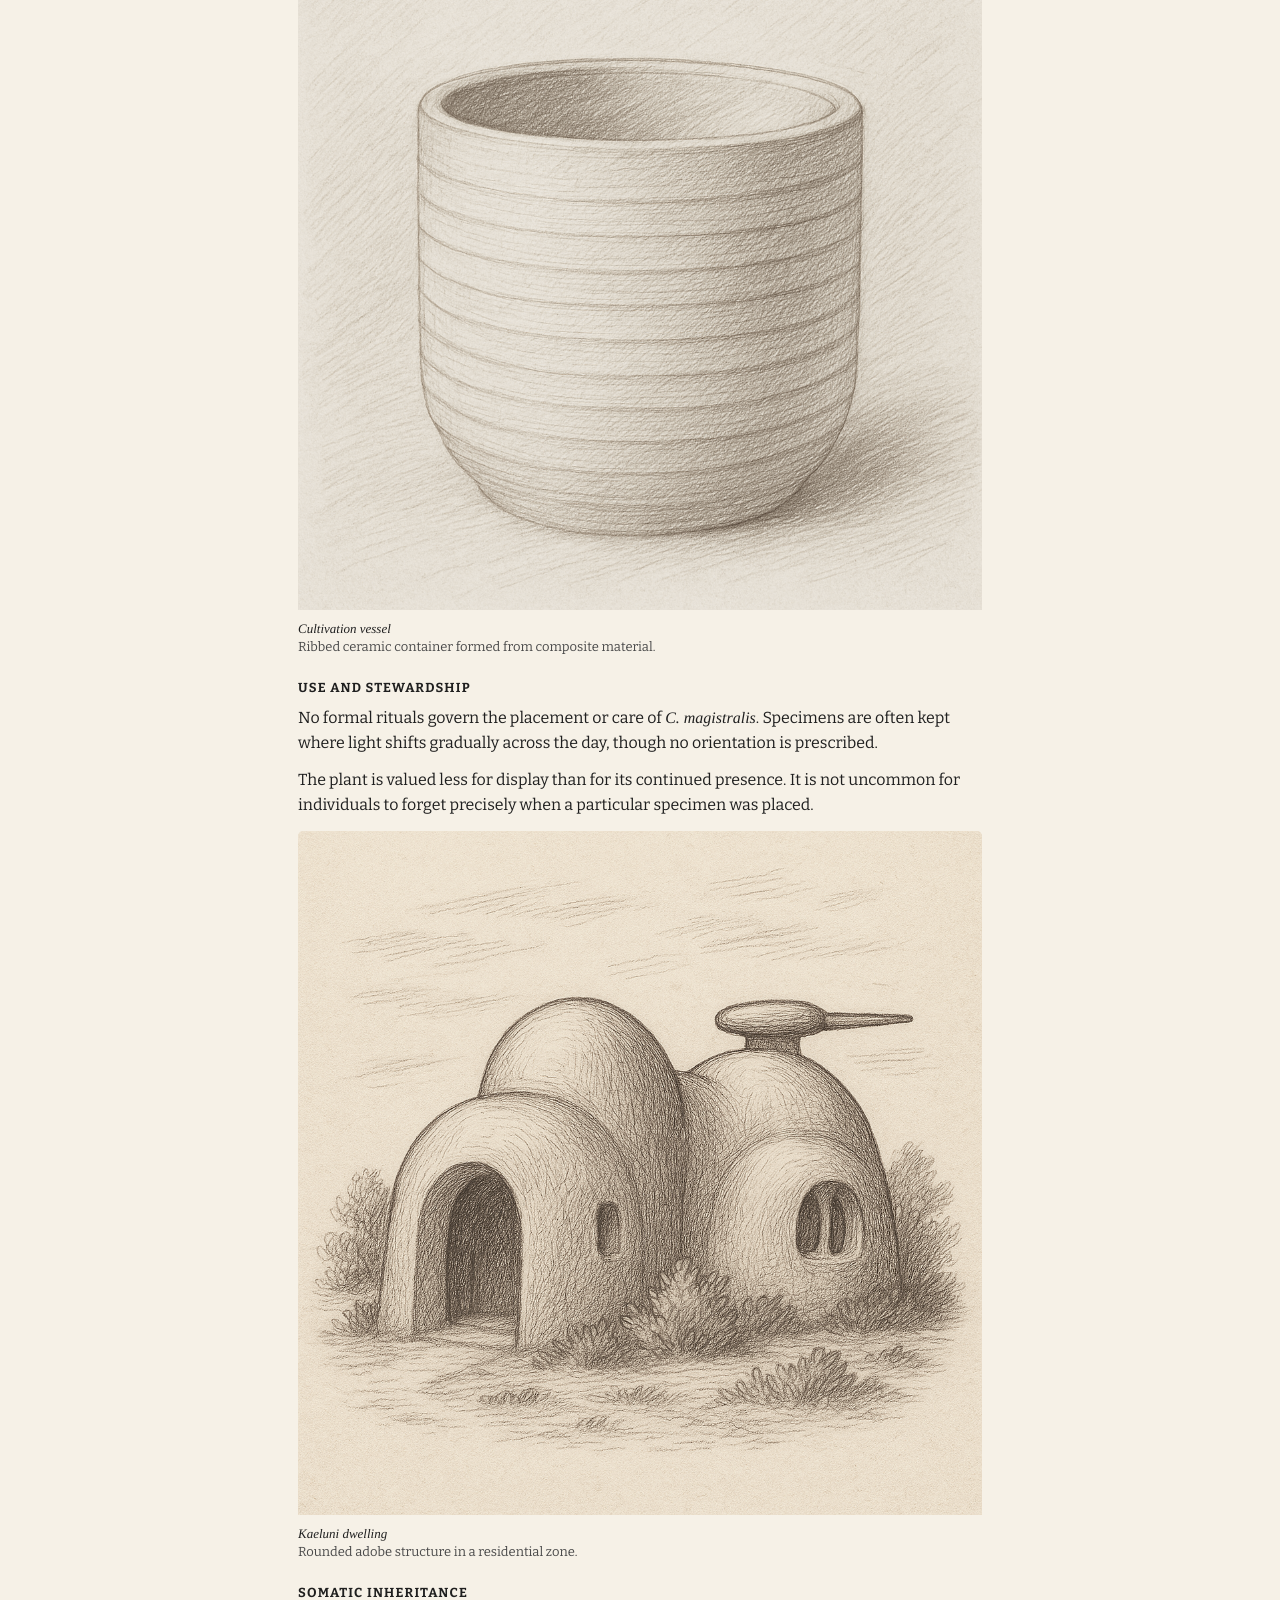
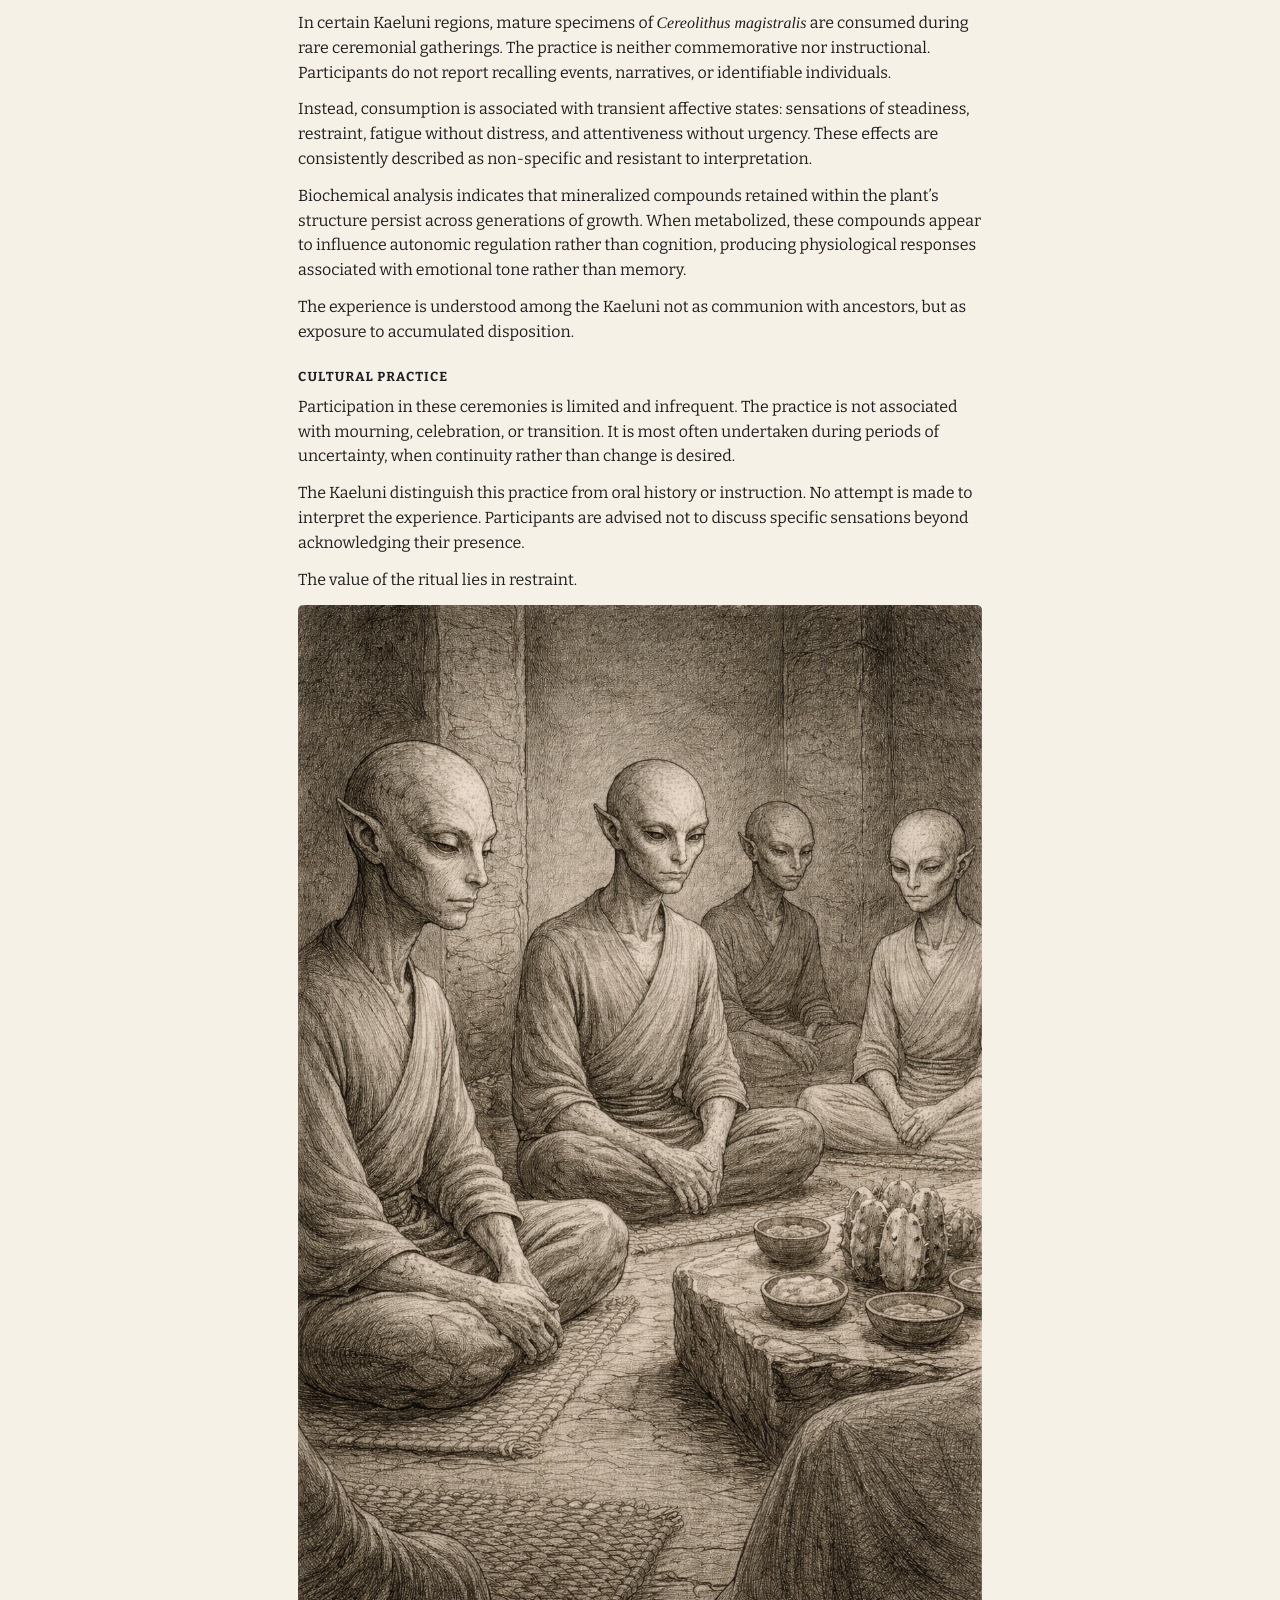
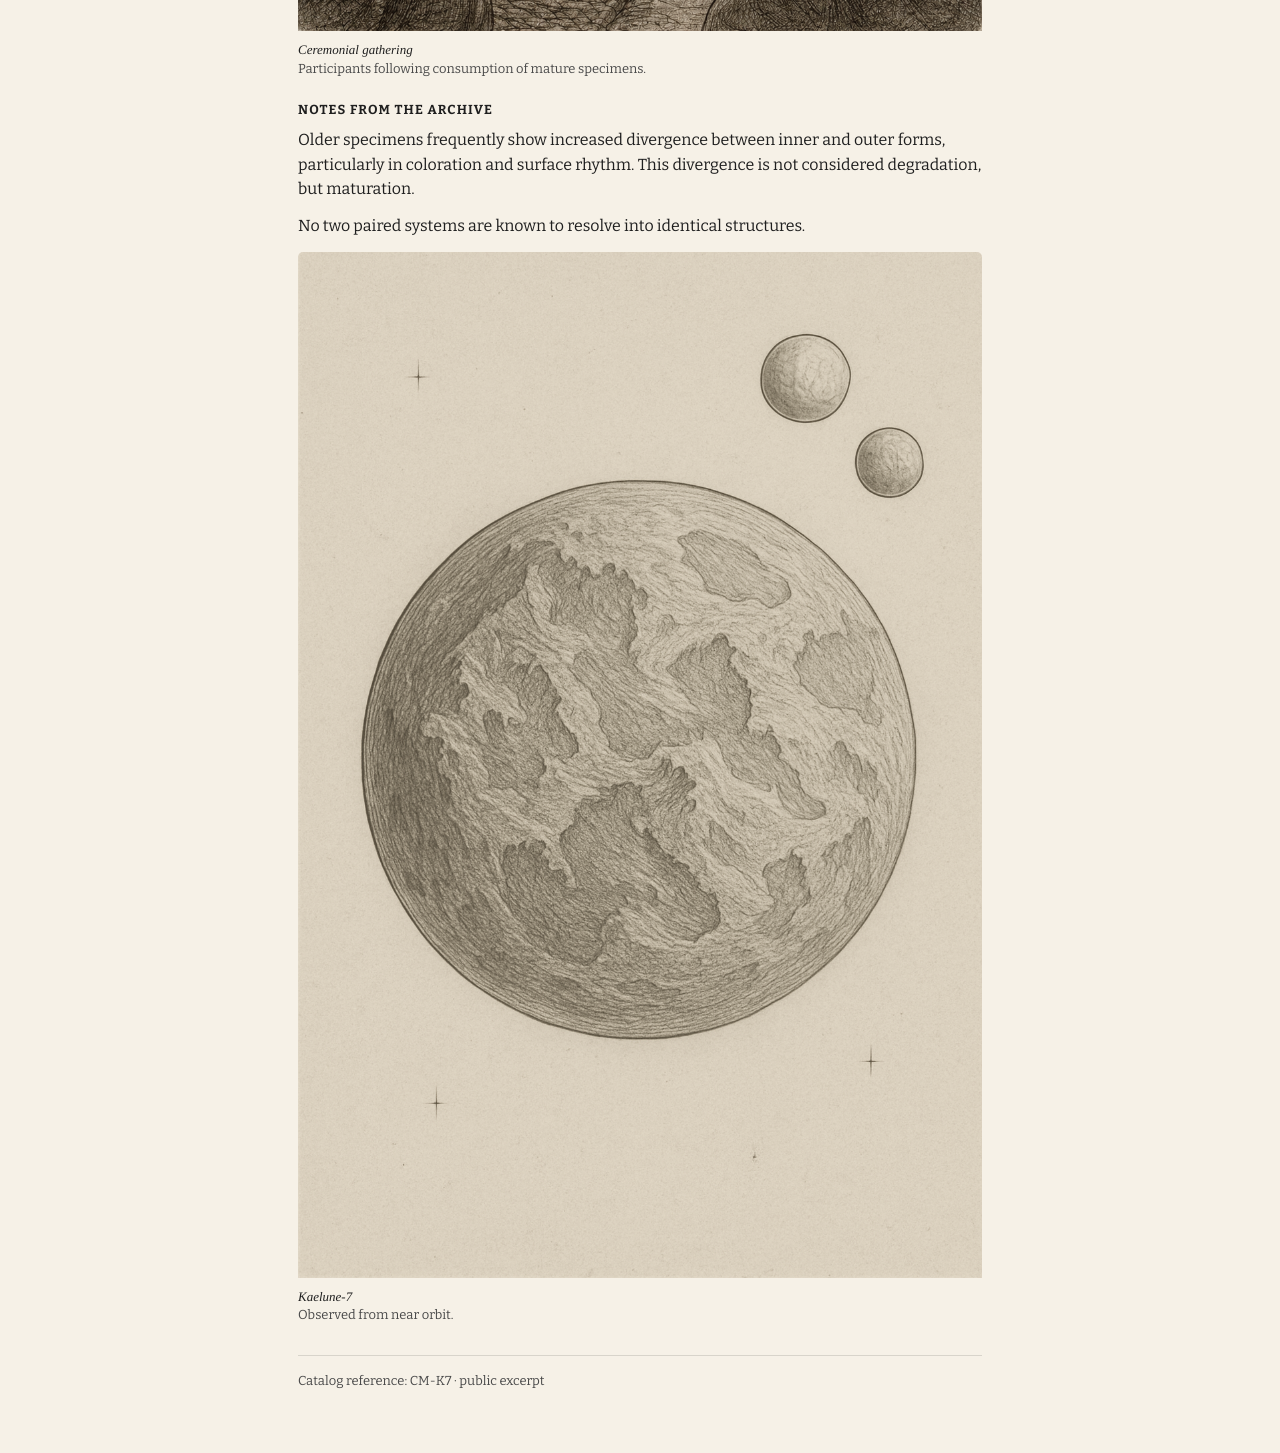
==== commit ac1d8e7a: "feat: add notice to cactus project" ====
--- a/CACTUS/index.html
+++ b/CACTUS/index.html
@@ -317,5 +317,38 @@
         <div>Catalog reference: CM-K7 · public excerpt</div>
       </footer>
     </main>
+    <dialog
+      class="notice"
+      aria-labelledby="notice-title"
+      data-glyphs="ᚠᚢᚦᚨᚱᚲᚷᚹᚺᚾᛁᛃᛇᛈᛉᛊᛏᛒᛖᛗᛚᛜᛞᛟ"
+      data-decoding="Decoding Vossari…"
+      data-final="Fidelity: sufficient"
+    >
+      <div class="notice-inner">
+        <div class="kicker">
+          <span>Translator's notice</span>
+          <span>Ref. CM-K7</span>
+        </div>
+
+        <h2 id="notice-title" data-decode>Translation complete.</h2>
+
+        <p data-decode>
+          This record was kept by the Vossari, who tended it long after the
+          basalt flats of Kaelune-7 fell quiet. It has been carried from
+          Vossari strata-script into American English and set to the measure
+          of your screen.
+        </p>
+        <p class="aside" data-decode>
+          Where the two languages diverge, we have not forced them to agree.
+        </p>
+
+        <div class="notice-foot">
+          <span class="notice-status">Decoding… 0%</span>
+          <button type="button" autofocus>OK</button>
+        </div>
+      </div>
+    </dialog>
+
+    <script src="../assets/notice.js"></script>
   </body>
 </html>
--- a/assets/style.css
+++ b/assets/style.css
@@ -0,0 +1,267 @@
+:root {
+  --bg: #f6f1e7; /* warm paper */
+  --ink: #1f1f1f; /* near-black */
+  --muted: #4a4a4a; /* soft text */
+  --rule: rgba(0, 0, 0, 0.12);
+  --card: rgba(255, 255, 255, 0.35);
+}
+
+* {
+  box-sizing: border-box;
+}
+
+body {
+  margin: 0;
+  font-family: "Bitter", serif;
+  color: var(--ink);
+  background: radial-gradient(
+      1200px 600px at 10% 0%,
+      rgba(0, 0, 0, 0.03),
+      transparent 60%
+    ),
+    radial-gradient(
+      900px 500px at 90% 10%,
+      rgba(0, 0, 0, 0.02),
+      transparent 55%
+    ),
+    var(--bg);
+  line-height: 1.55;
+  -webkit-font-smoothing: antialiased;
+  text-rendering: geometricPrecision;
+}
+
+.wrap {
+  max-width: 720px;
+  margin: 0 auto;
+  padding: 28px 18px 60px;
+}
+
+header {
+  padding-top: 8px;
+}
+
+.kicker {
+  font-size: 12px;
+  letter-spacing: 0.08em;
+  text-transform: uppercase;
+  color: var(--muted);
+}
+
+h1 {
+  margin: 10px 0 6px;
+  font-size: 34px;
+  letter-spacing: -0.02em;
+  line-height: 1.15;
+}
+
+.latin {
+  margin: 0 0 14px;
+  font-size: 18px;
+  color: var(--muted);
+}
+
+.meta {
+  border-top: 1px solid var(--rule);
+  border-bottom: 1px solid var(--rule);
+  padding: 14px 0;
+  margin: 18px 0 22px;
+  font-size: 14px;
+  color: var(--muted);
+}
+
+.meta strong {
+  color: var(--ink);
+  font-weight: 650;
+}
+.meta .row {
+  margin: 6px 0;
+}
+
+.section {
+  margin-top: 22px;
+}
+
+.section h2 {
+  margin: 0 0 8px;
+  font-size: 13px;
+  letter-spacing: 0.09em;
+  text-transform: uppercase;
+}
+
+p {
+  margin: 0 0 12px;
+  font-size: 16px;
+}
+
+.gallery {
+  margin-top: 18px;
+  display: grid;
+  grid-template-columns: 1fr;
+  gap: 12px;
+}
+
+figure {
+  margin: 0;
+  overflow: hidden;
+  border-radius: 5px;
+}
+
+figcaption {
+  margin-top: 10px;
+  font-size: 13px;
+  line-height: 1.4;
+  color: var(--muted);
+  max-width: 92%;
+}
+
+.cap-title {
+  font-style: italic;
+  color: var(--ink);
+}
+
+footer {
+  margin-top: 30px;
+  padding-top: 16px;
+  border-top: 1px solid var(--rule);
+  color: var(--muted);
+  font-size: 13px;
+}
+
+@media (max-width: 420px) {
+  h1 {
+    font-size: 30px;
+  }
+  p {
+    font-size: 16px;
+  }
+  .wrap {
+    padding: 22px 16px 54px;
+  }
+}
+
+@media (prefers-reduced-motion: reduce) {
+  * {
+    scroll-behavior: auto !important;
+  }
+}
+
+.media {
+  width: 100%;
+  height: auto;
+  display: block;
+  background: transparent;
+  filter: grayscale(0.5);
+}
+
+/* ---------- Translation notice (popover) ---------- */
+.notice {
+  width: min(460px, calc(100vw - 32px));
+  max-height: calc(100vh - 32px);
+  padding: 0;
+  border: 1px solid var(--rule);
+  border-radius: 5px;
+  color: var(--ink);
+  background: var(--bg);
+  box-shadow: 0 24px 60px rgba(0, 0, 0, 0.25);
+  font-family: "Bitter", serif;
+}
+
+.notice::backdrop {
+  background: rgba(31, 31, 31, 0.55);
+  backdrop-filter: blur(3px) grayscale(0.6);
+}
+
+.notice[open] {
+  animation: notice-in 420ms cubic-bezier(0.2, 0.8, 0.2, 1);
+}
+
+@keyframes notice-in {
+  from {
+    opacity: 0;
+    transform: translateY(8px) scale(0.98);
+  }
+}
+
+.notice-inner {
+  padding: 22px 22px 18px;
+}
+
+.notice .kicker {
+  display: flex;
+  justify-content: space-between;
+  gap: 12px;
+  padding-bottom: 10px;
+  border-bottom: 1px solid var(--rule);
+}
+
+.notice h2 {
+  margin: 14px 0 10px;
+  font-size: 24px;
+  letter-spacing: -0.01em;
+  line-height: 1.2;
+}
+
+.notice p {
+  font-size: 15px;
+}
+
+.notice .aside {
+  color: var(--muted);
+  font-style: italic;
+}
+
+.notice-foot {
+  display: flex;
+  align-items: center;
+  justify-content: space-between;
+  gap: 12px;
+  margin-top: 16px;
+  padding-top: 14px;
+  border-top: 1px solid var(--rule);
+  font-size: 12px;
+  color: var(--muted);
+  font-variant-numeric: tabular-nums;
+}
+
+.notice button {
+  font: inherit;
+  font-size: 12px;
+  font-weight: 650;
+  letter-spacing: 0.12em;
+  text-transform: uppercase;
+  color: var(--bg);
+  background: var(--ink);
+  border: 0;
+  border-radius: 3px;
+  padding: 10px 22px;
+  cursor: pointer;
+}
+
+.notice button:hover {
+  background: #000;
+}
+
+.notice button:focus-visible {
+  outline: 2px solid var(--ink);
+  outline-offset: 3px;
+}
+
+/* Decode effect: invisible final text reserves layout; glyphs overlay it */
+.decode {
+  position: relative;
+  display: block;
+}
+.decode .ghost {
+  visibility: hidden;
+}
+.decode .live {
+  position: absolute;
+  inset: 0;
+  overflow: hidden;
+}
+
+@media (prefers-reduced-motion: reduce) {
+  .notice[open] {
+    animation: none;
+  }
+}
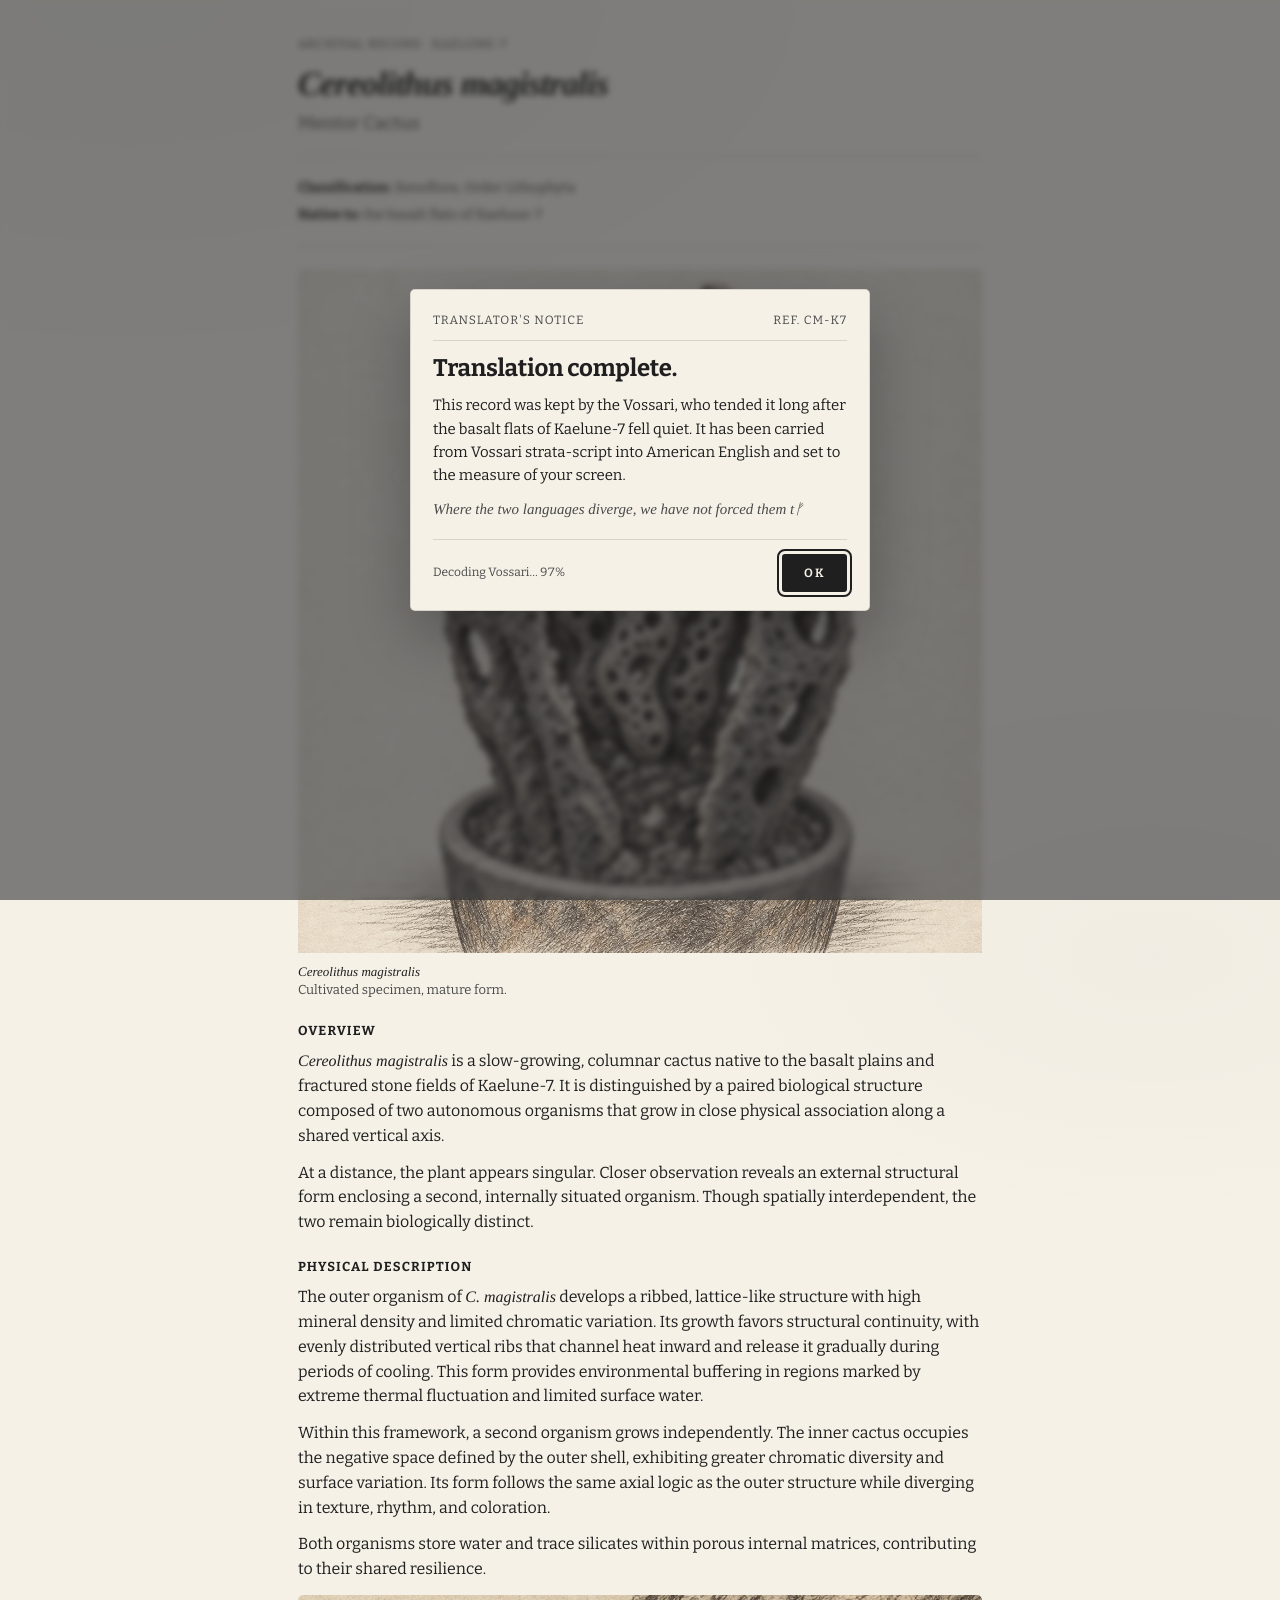
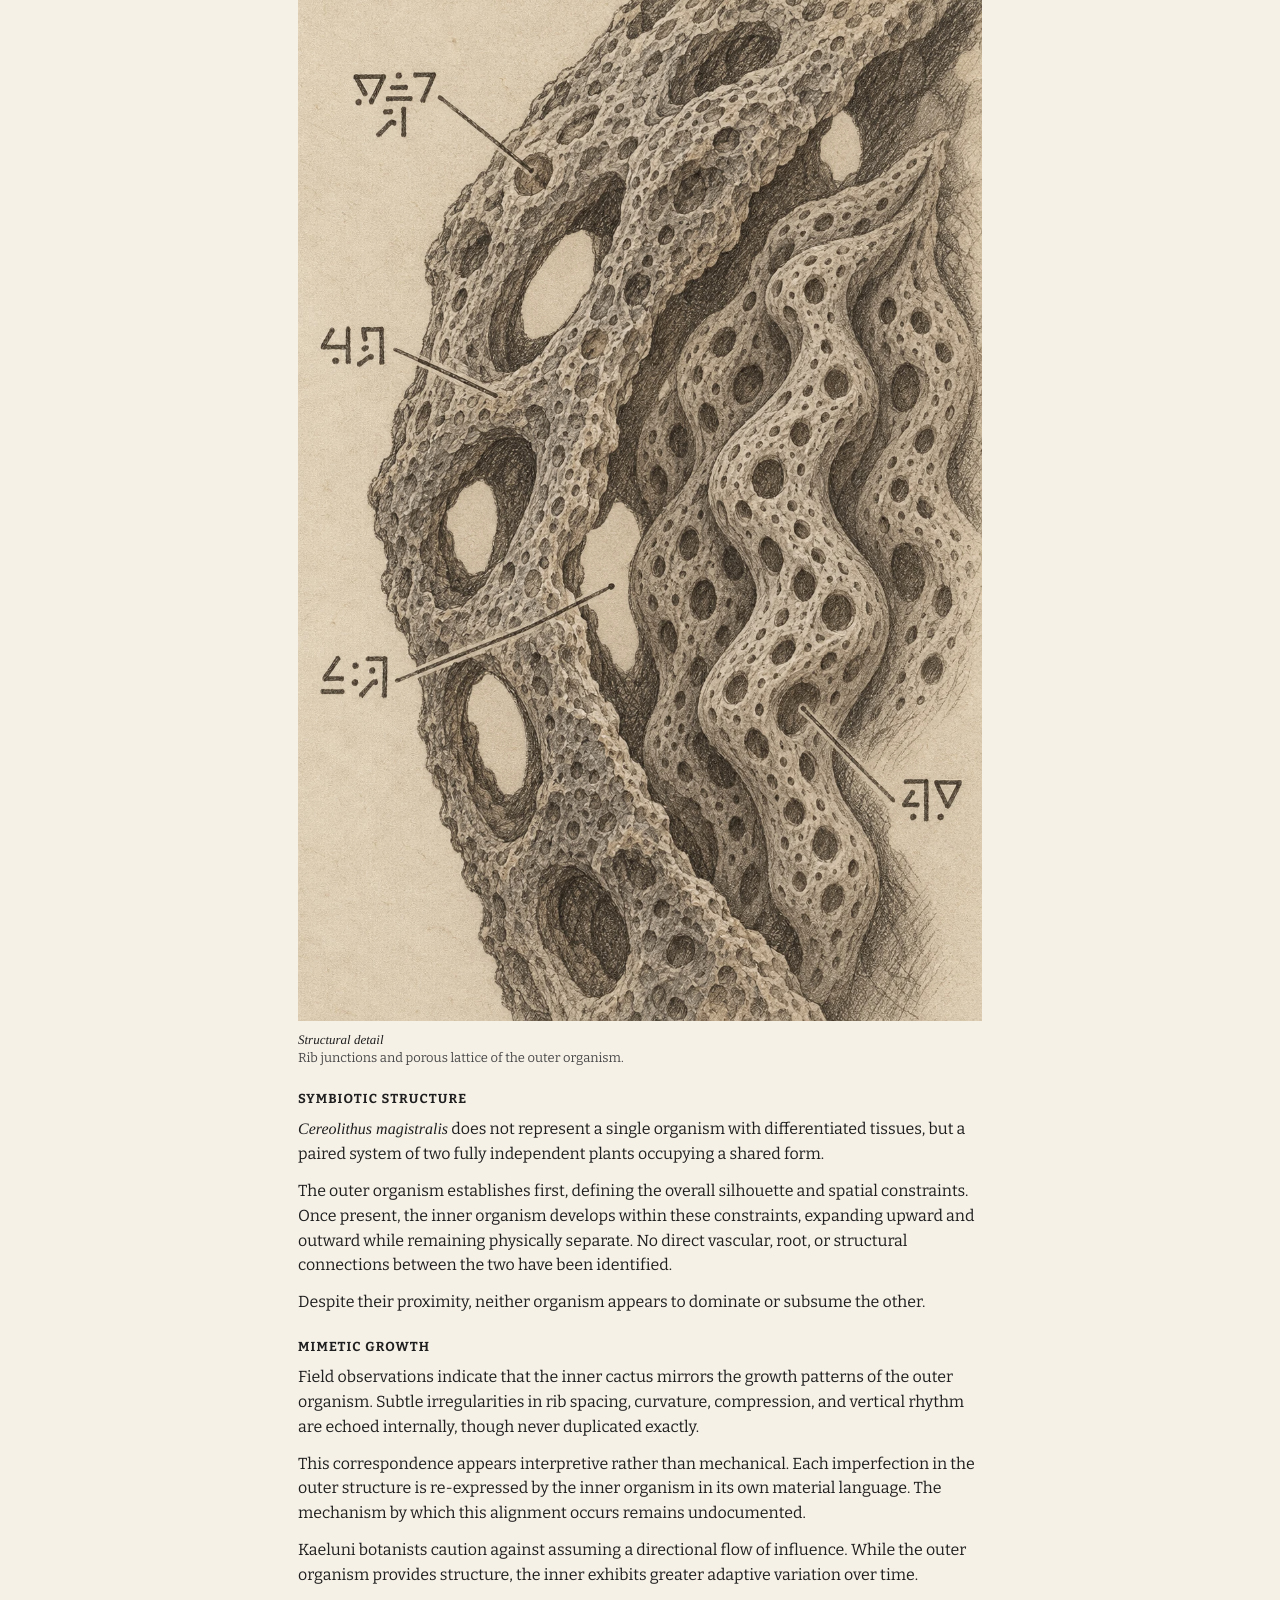
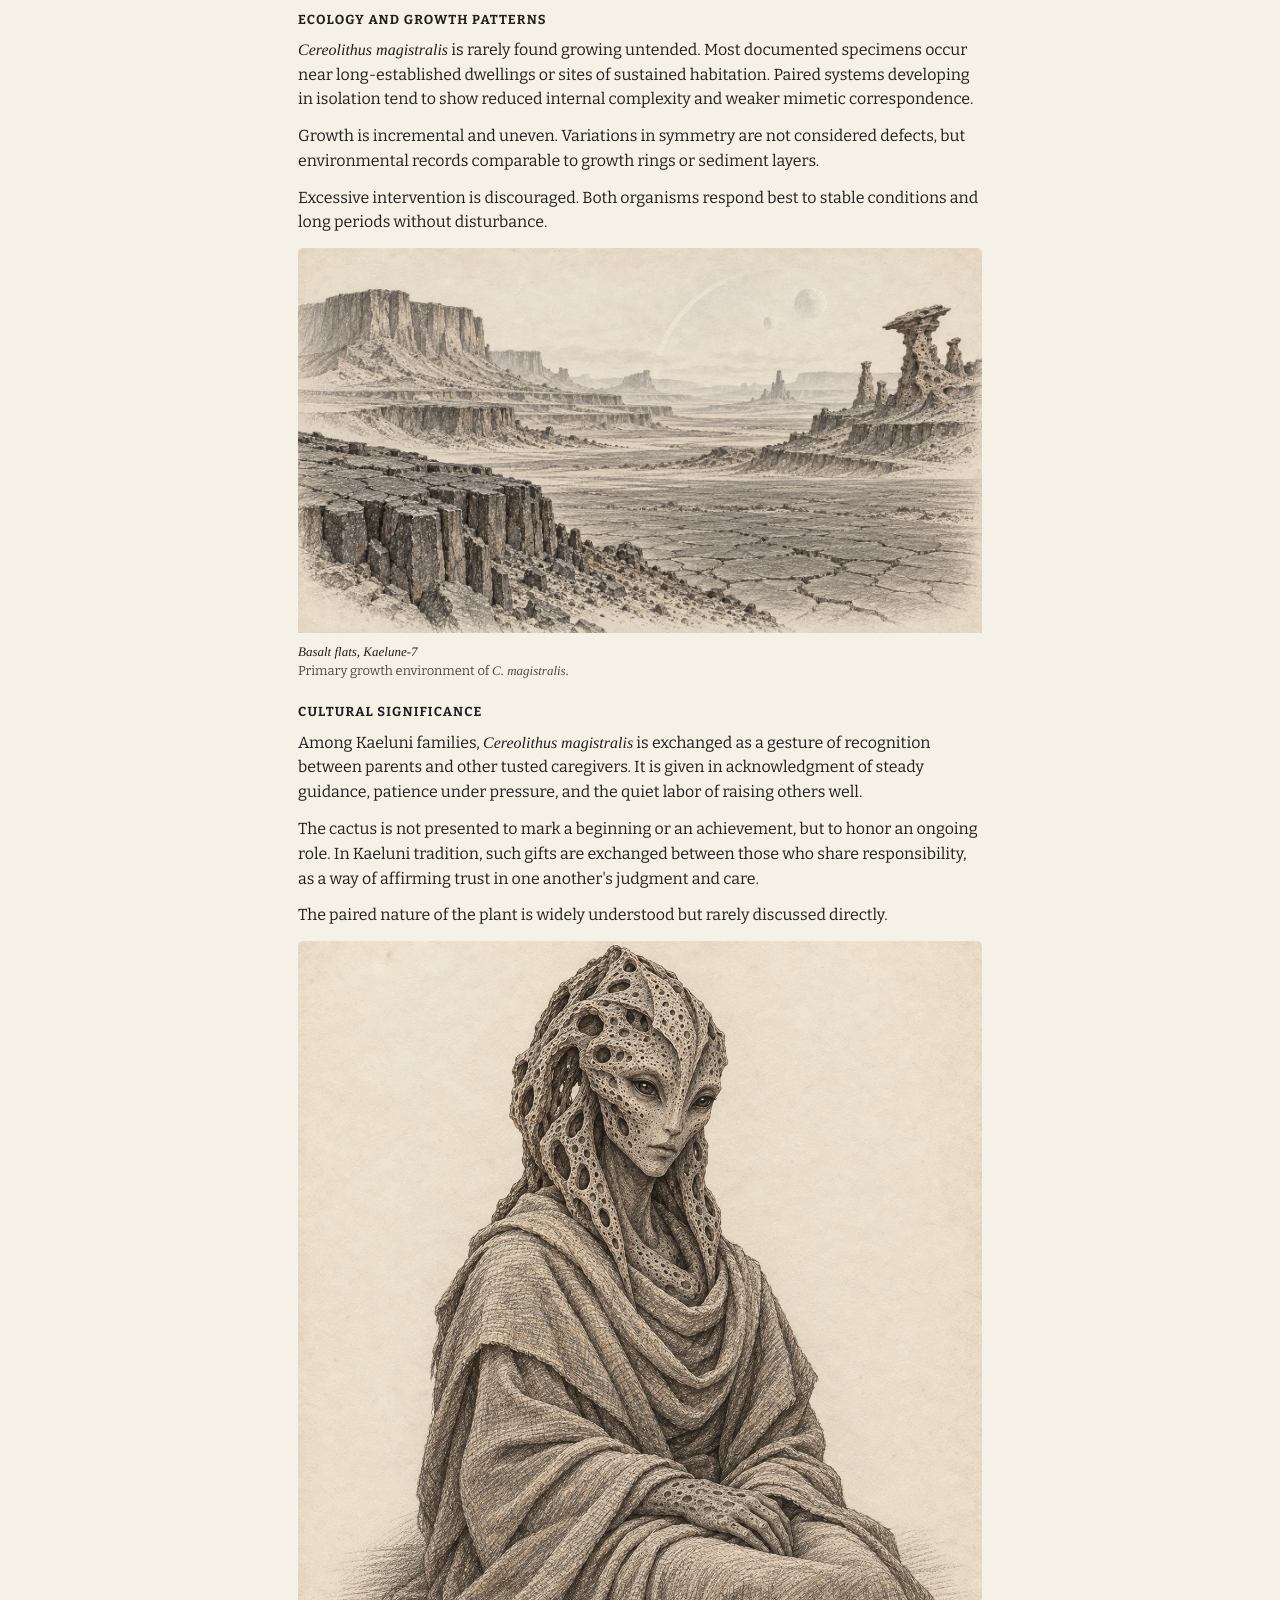
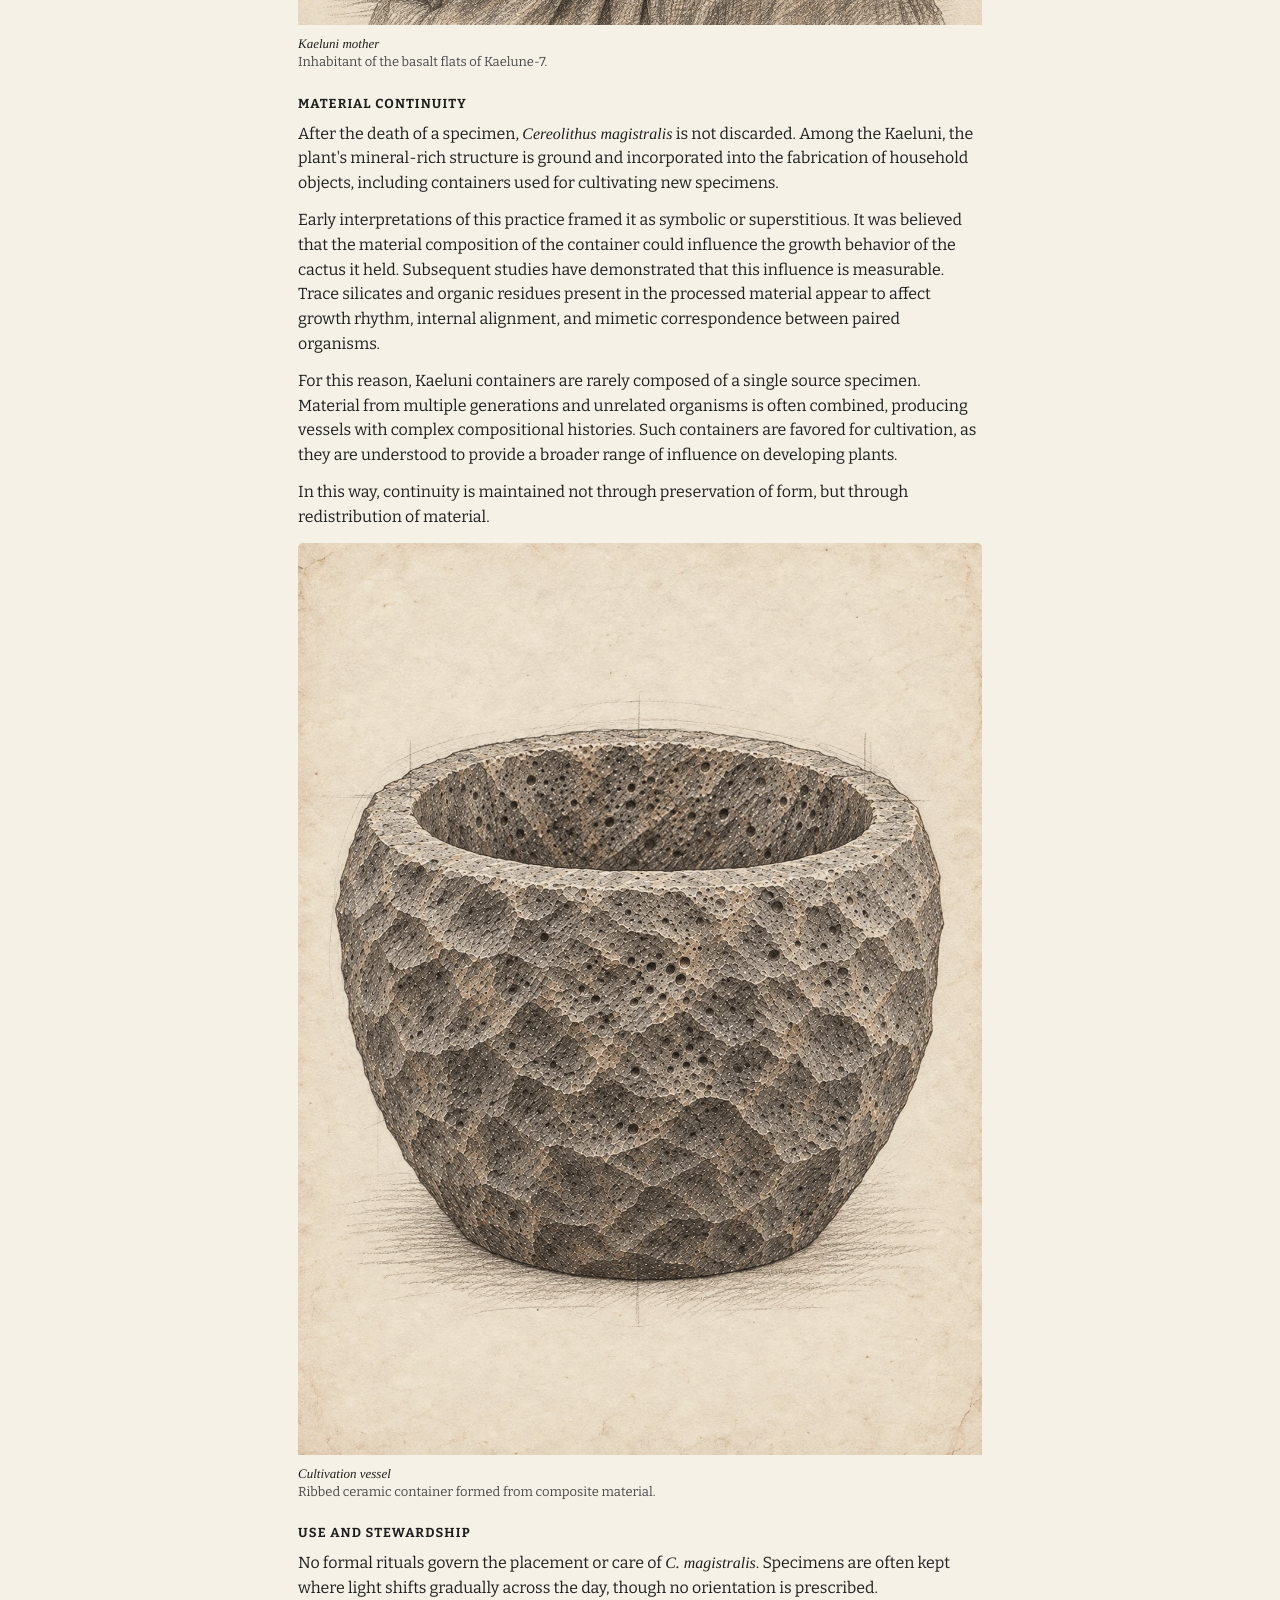
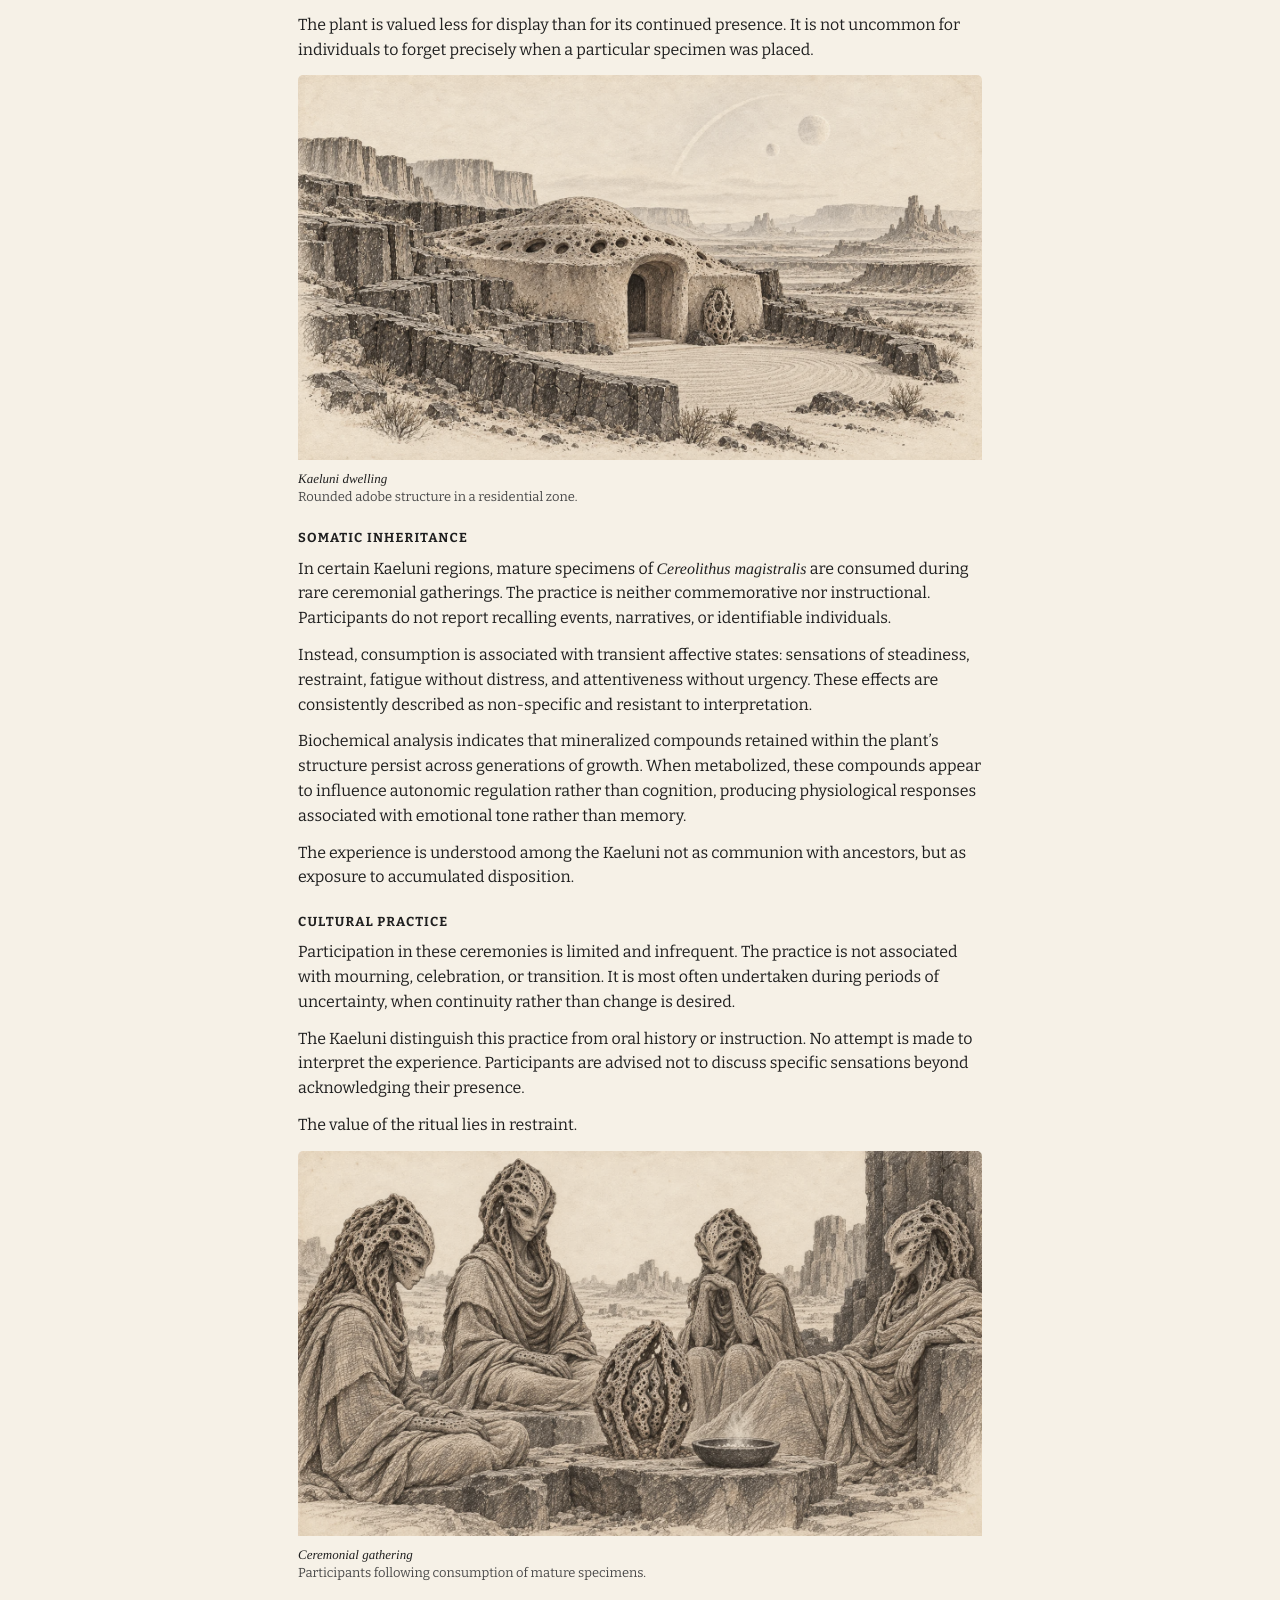
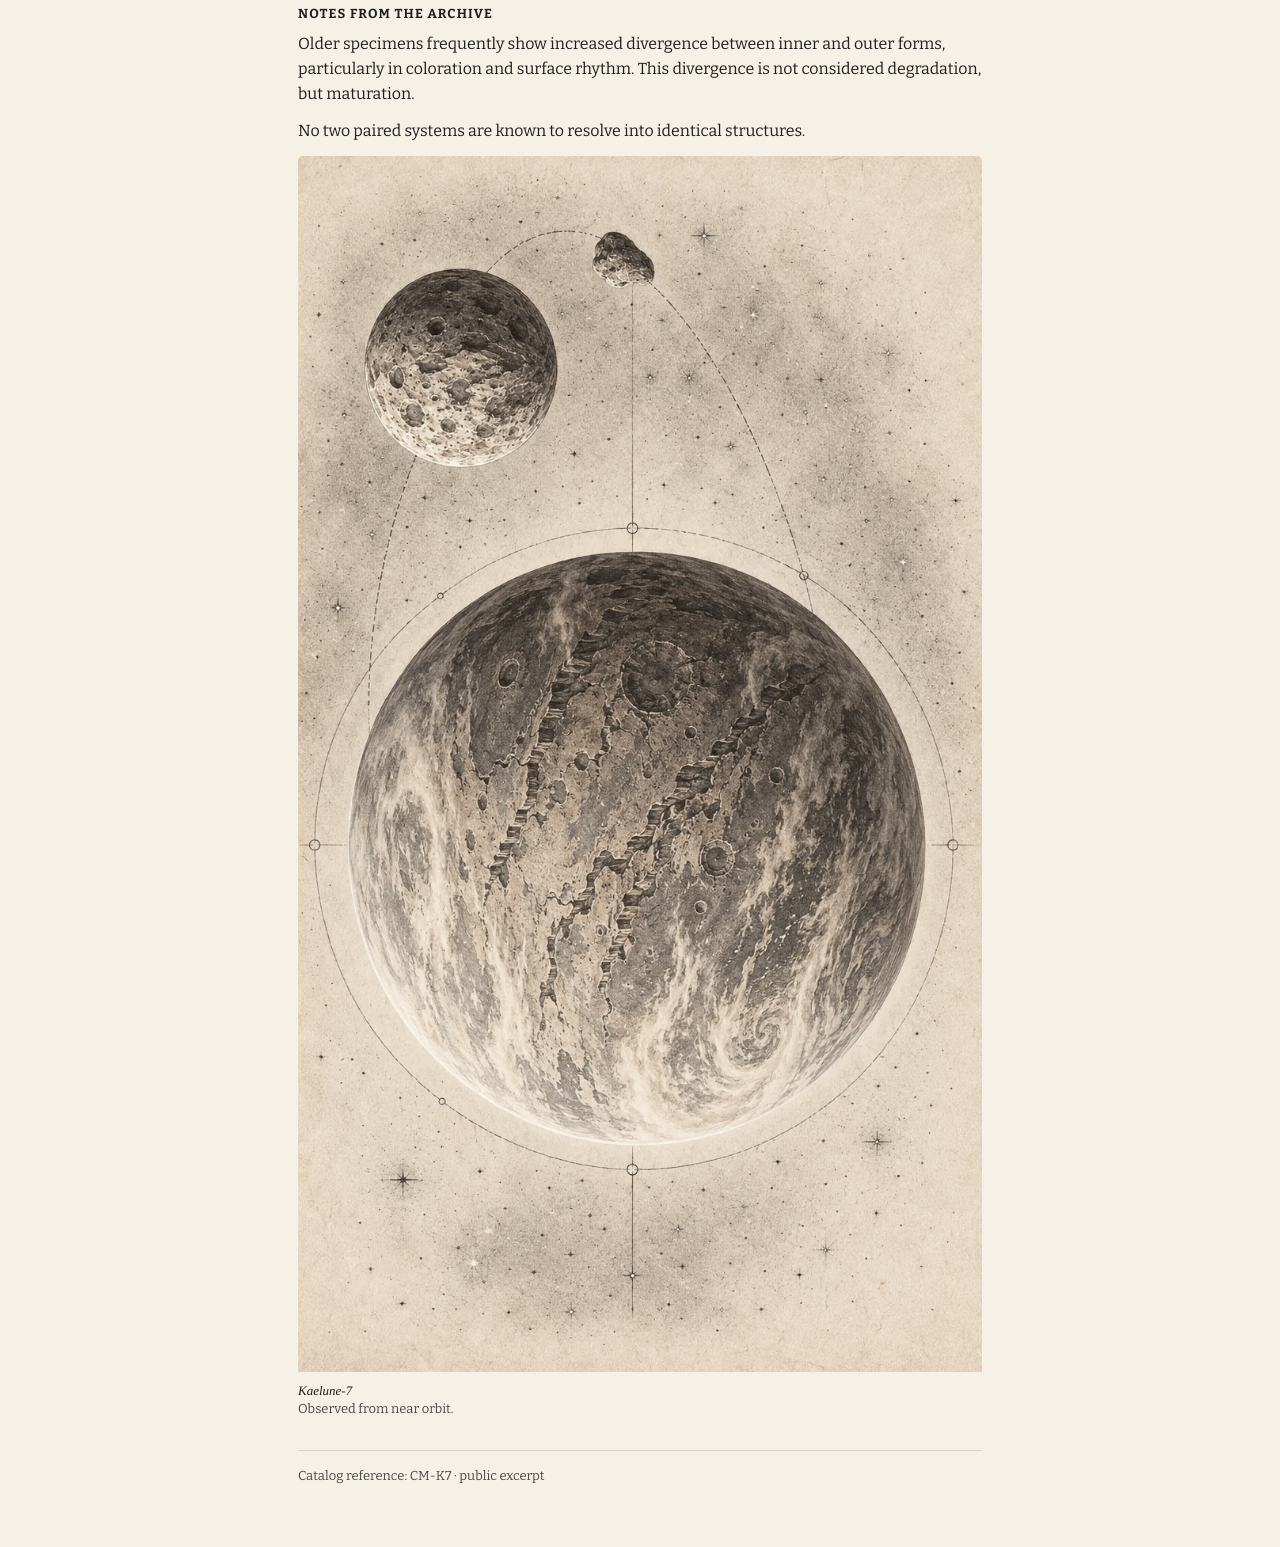
==== commit abe68695: "feature: image updates" ====
--- a/CACTUS/index.html
+++ b/CACTUS/index.html
@@ -33,7 +33,7 @@
       </header>
 
       <figure>
-        <img src="cactus.png" class="media" />
+        <img src="cactus.webp" class="media" />
         <figcaption>
           <span class="cap-title">Cereolithus magistralis</span><br />
           Cultivated specimen, mature form.
@@ -80,7 +80,7 @@
           matrices, contributing to their shared resilience.
         </p>
         <figure>
-          <img src="closeup-cactus.png" class="media" />
+          <img src="closeup-cactus.webp" class="media" />
           <figcaption>
             <span class="cap-title">Structural detail</span><br />
             Rib junctions and porous lattice of the outer organism.
@@ -148,7 +148,7 @@
           stable conditions and long periods without disturbance.
         </p>
         <figure>
-          <img src="landscape.png" class="media" />
+          <img src="landscape.webp" class="media" />
           <figcaption>
             <span class="cap-title">Basalt flats, Kaelune-7</span><br />
             Primary growth environment of <em>C. magistralis.</em>
@@ -175,7 +175,7 @@
           discussed directly.
         </p>
         <figure>
-          <img src="creature.png" class="media" />
+          <img src="creature.webp" class="media" />
           <figcaption>
             <span class="cap-title">Kaeluni mother</span><br />
             Inhabitant of the basalt flats of Kaelune-7.
@@ -213,7 +213,7 @@
           form, but through redistribution of material.
         </p>
         <figure>
-          <img src="vase.png" class="media" />
+          <img src="vase.webp" class="media" />
           <figcaption>
             <span class="cap-title">Cultivation vessel</span><br />
             Ribbed ceramic container formed from composite material.
@@ -234,7 +234,7 @@
           particular specimen was placed.
         </p>
         <figure>
-          <img src="dwelling.png" class="media" />
+          <img src="dwelling.webp" class="media" />
           <figcaption>
             <span class="cap-title">Kaeluni dwelling</span><br />
             Rounded adobe structure in a residential zone.
@@ -286,7 +286,7 @@
         </p>
         <p>The value of the ritual lies in restraint.</p>
         <figure>
-          <img src="ceremony.png" class="media" />
+          <img src="ceremony.webp" class="media" />
           <figcaption>
             <span class="cap-title">Ceremonial gathering</span><br />
             Participants following consumption of mature specimens.
@@ -305,7 +305,7 @@
           No two paired systems are known to resolve into identical structures.
         </p>
         <figure>
-          <img src="planet.png" class="media" />
+          <img src="planet.webp" class="media" />
           <figcaption>
             <span class="cap-title">Kaelune-7</span><br />
             Observed from near orbit.
